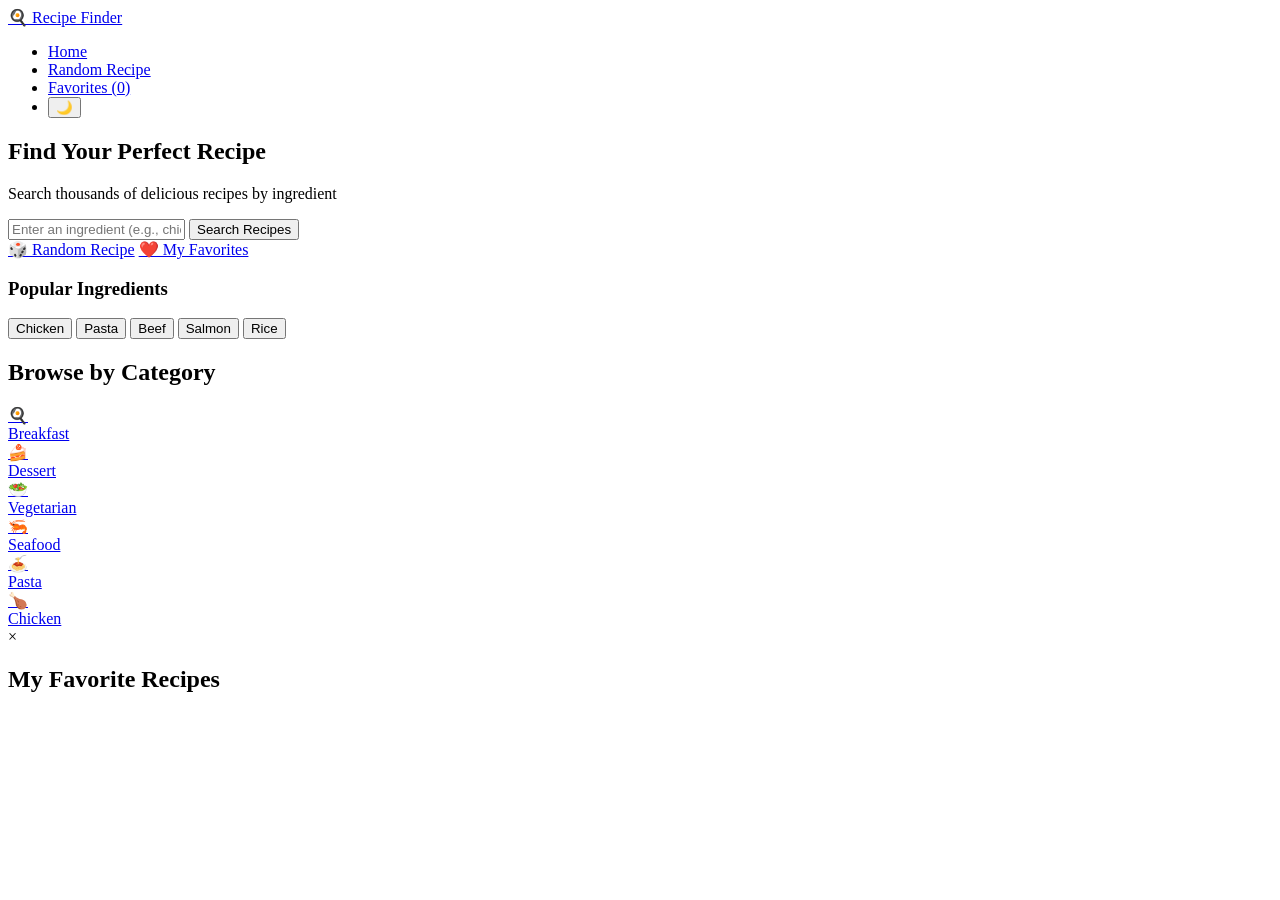
==== templates/index.html @ 613fbf13 "Complete redesign: clean, professional, minimalistic UI" ====
<!DOCTYPE html>
<html lang="en">
<head>
    <meta charset="UTF-8">
    <meta name="viewport" content="width=device-width, initial-scale=1.0">
    <title>Recipe Finder - Discover Delicious Recipes</title>
    <link rel="icon" href="data:image/svg+xml,<svg xmlns=%22http://www.w3.org/2000/svg%22 viewBox=%220 0 100 100%22><text y=%22.9em%22 font-size=%2290%22>🍳</text></svg>">
    <link rel="stylesheet" href="/static/style.css">
</head>
<body>
    <!-- Navigation Bar -->
    <nav class="navbar">
        <div class="nav-container">
            <a href="/" class="logo">
                <span class="logo-icon">🍳</span>
                <span>Recipe Finder</span>
            </a>
            <ul class="nav-links">
                <li><a href="/">Home</a></li>
                <li><a href="/random">Random Recipe</a></li>
                <li><a href="#" onclick="showFavorites(); return false;">Favorites (<span id="favCount">0</span>)</a></li>
                <li><button class="theme-toggle" onclick="toggleTheme()" aria-label="Toggle theme"><span class="theme-icon">🌙</span></button></li>
            </ul>
        </div>
    </nav>

    <!-- Hero Section -->
    <section class="hero">
        <h1>Find Your Perfect Recipe</h1>
        <p>Search thousands of delicious recipes by ingredient</p>
        
        <div class="search-container">
            <form action="/search" method="post" class="search-form" id="searchForm">
                <input 
                    type="text" 
                    name="ingredient" 
                    id="ingredientInput"
                    class="search-input" 
                    placeholder="Enter an ingredient (e.g., chicken, pasta, tomato)" 
                    required
                >
                <button type="submit" class="search-btn" id="searchBtn">Search Recipes</button>
            </form>
        </div>

        <div class="quick-actions">
            <a href="/random" class="quick-btn">🎲 Random Recipe</a>
            <a href="#" onclick="showFavorites(); return false;" class="quick-btn">❤️ My Favorites</a>
        </div>

        <div class="popular-tags">
            <h3>Popular Ingredients</h3>
            <div class="tags">
                <button class="tag" onclick="searchIngredient('chicken')">Chicken</button>
                <button class="tag" onclick="searchIngredient('pasta')">Pasta</button>
                <button class="tag" onclick="searchIngredient('beef')">Beef</button>
                <button class="tag" onclick="searchIngredient('salmon')">Salmon</button>
                <button class="tag" onclick="searchIngredient('rice')">Rice</button>
            </div>
        </div>
    </section>

    <!-- Categories Section -->
    <section class="categories">
        <h2>Browse by Category</h2>
        <div class="category-grid">
            <a href="/category/Breakfast" class="category-card">
                <div class="category-icon">🍳</div>
                <div class="category-name">Breakfast</div>
            </a>
            <a href="/category/Dessert" class="category-card">
                <div class="category-icon">🍰</div>
                <div class="category-name">Dessert</div>
            </a>
            <a href="/category/Vegetarian" class="category-card">
                <div class="category-icon">🥗</div>
                <div class="category-name">Vegetarian</div>
            </a>
            <a href="/category/Seafood" class="category-card">
                <div class="category-icon">🦐</div>
                <div class="category-name">Seafood</div>
            </a>
            <a href="/category/Pasta" class="category-card">
                <div class="category-icon">🍝</div>
                <div class="category-name">Pasta</div>
            </a>
            <a href="/category/Chicken" class="category-card">
                <div class="category-icon">🍗</div>
                <div class="category-name">Chicken</div>
            </a>
        </div>
    </section>

    <!-- Loading Spinner -->
    <div id="loadingSpinner" class="loading-overlay" style="display: none;">
        <div class="spinner"></div>
        <p>Finding delicious recipes...</p>
    </div>

    <!-- Favorites Modal -->
    <div id="favoritesModal" class="modal">
        <div class="modal-content">
            <span class="close" onclick="closeFavorites()">&times;</span>
            <h2>My Favorite Recipes</h2>
            <div id="favoritesList" class="recipe-grid"></div>
        </div>
    </div>

    <script src="/static/script.js"></script>
</body>
</html>
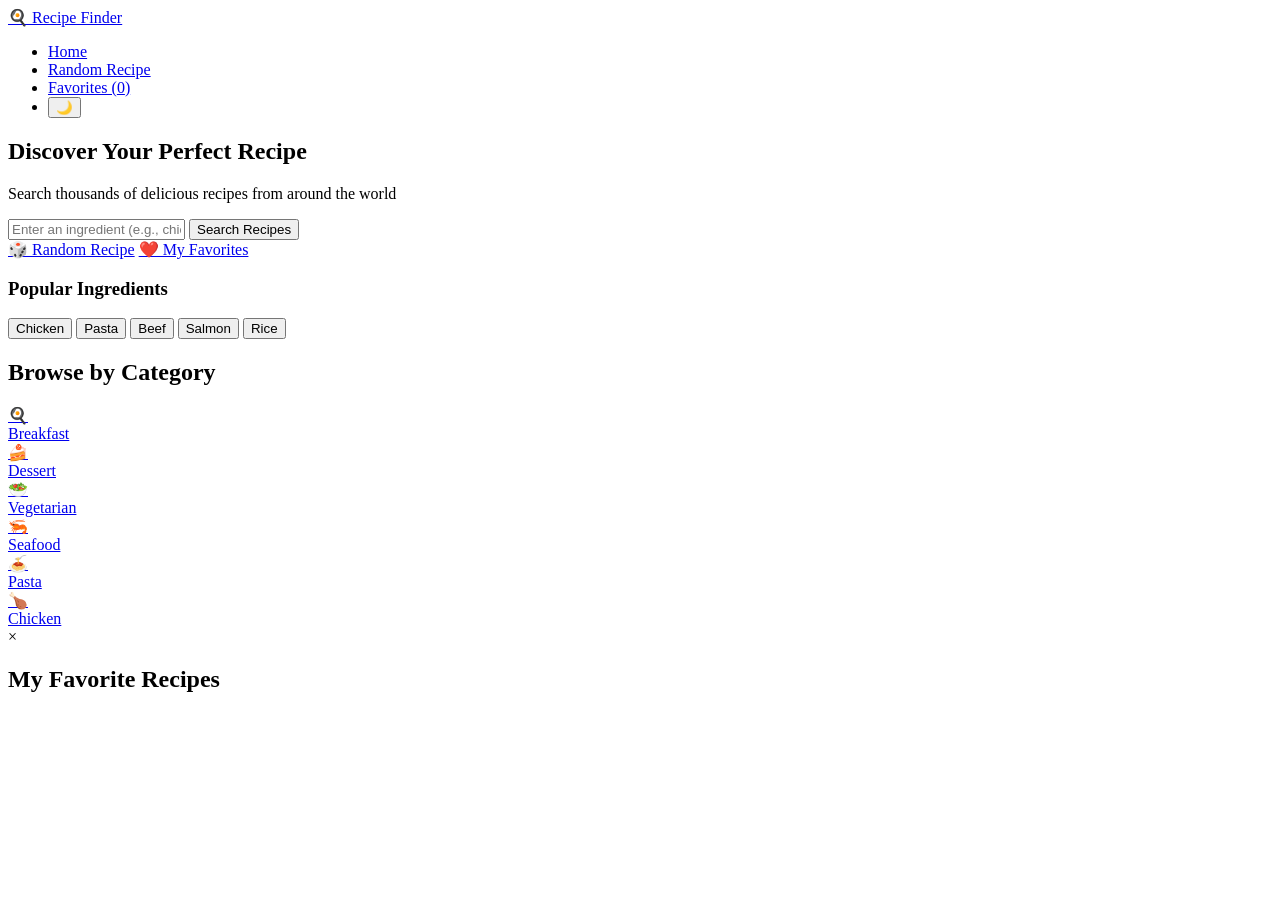
==== commit fe8a9e3e: "Redesign with warm, elegant aesthetic - cream, beige, sage, coral colors" ====
--- a/templates/index.html
+++ b/templates/index.html
@@ -26,8 +26,8 @@
 
     <!-- Hero Section -->
     <section class="hero">
-        <h1>Find Your Perfect Recipe</h1>
-        <p>Search thousands of delicious recipes by ingredient</p>
+        <h1><span class="highlight">Discover</span> Your Perfect Recipe</h1>
+        <p>Search thousands of delicious recipes from around the world</p>
         
         <div class="search-container">
             <form action="/search" method="post" class="search-form" id="searchForm">
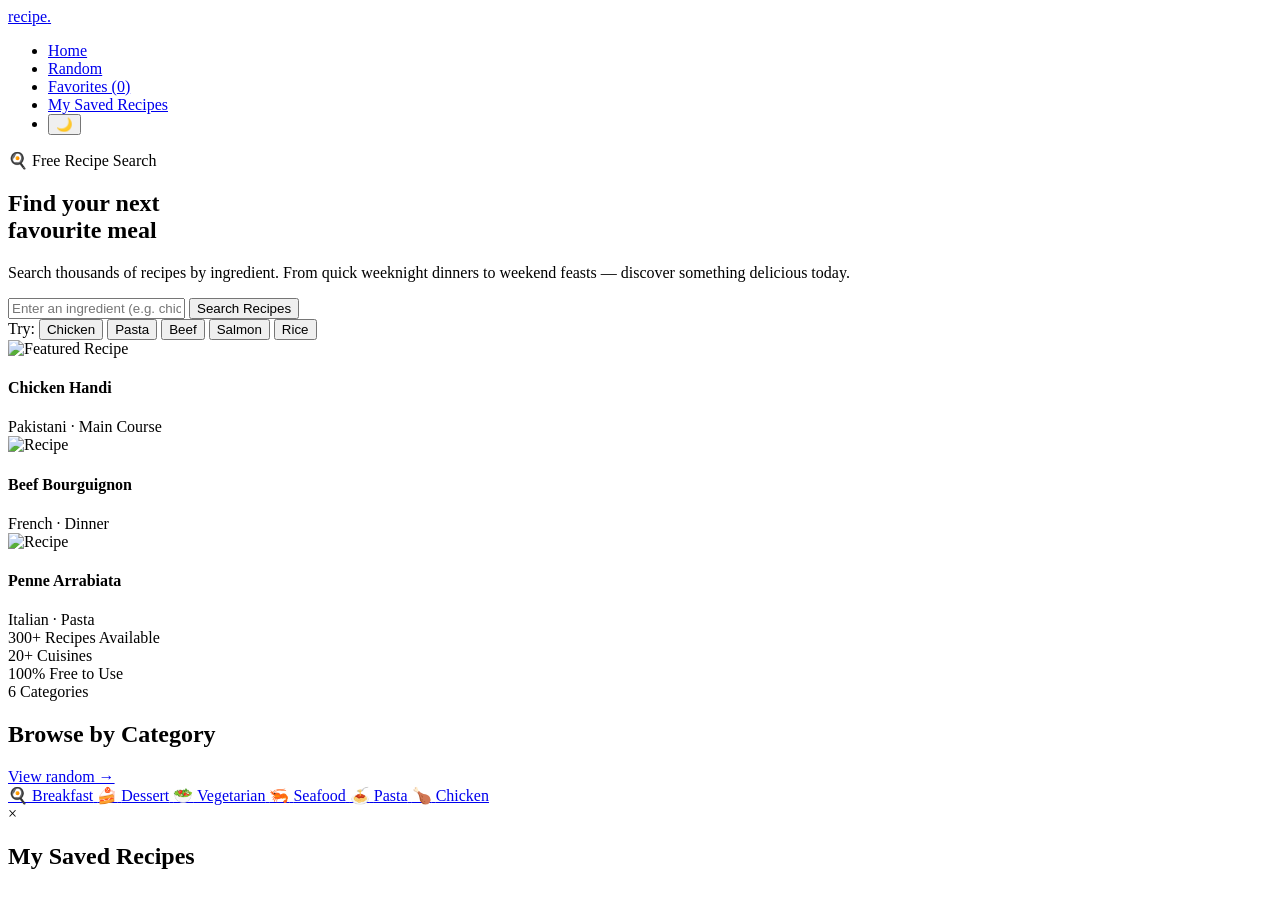
==== commit 432141f5: "Complete redesign: modern layout inspired by HubSpot/health site style" ====
--- a/templates/index.html
+++ b/templates/index.html
@@ -8,49 +8,34 @@
     <link rel="stylesheet" href="/static/style.css">
 </head>
 <body>
-    <!-- Navigation Bar -->
+
     <nav class="navbar">
         <div class="nav-container">
-            <a href="/" class="logo">
-                <span class="logo-icon">🍳</span>
-                <span>Recipe Finder</span>
-            </a>
+            <a href="/" class="logo">recipe<span>.</span></a>
             <ul class="nav-links">
                 <li><a href="/">Home</a></li>
-                <li><a href="/random">Random Recipe</a></li>
+                <li><a href="/random">Random</a></li>
                 <li><a href="#" onclick="showFavorites(); return false;">Favorites (<span id="favCount">0</span>)</a></li>
-                <li><button class="theme-toggle" onclick="toggleTheme()" aria-label="Toggle theme"><span class="theme-icon">🌙</span></button></li>
+                <li><a href="#" onclick="showFavorites(); return false;" class="nav-cta">My Saved Recipes</a></li>
+                <li><button class="theme-toggle" onclick="toggleTheme()"><span class="theme-icon">🌙</span></button></li>
             </ul>
         </div>
     </nav>
 
-    <!-- Hero Section -->
+    <!-- Hero -->
     <section class="hero">
-        <h1><span class="highlight">Discover</span> Your Perfect Recipe</h1>
-        <p>Search thousands of delicious recipes from around the world</p>
-        
-        <div class="search-container">
-            <form action="/search" method="post" class="search-form" id="searchForm">
-                <input 
-                    type="text" 
-                    name="ingredient" 
-                    id="ingredientInput"
-                    class="search-input" 
-                    placeholder="Enter an ingredient (e.g., chicken, pasta, tomato)" 
-                    required
-                >
-                <button type="submit" class="search-btn" id="searchBtn">Search Recipes</button>
+        <div class="hero-left">
+            <span class="hero-eyebrow">🍳 Free Recipe Search</span>
+            <h1>Find your next<br><span class="highlight">favourite meal</span></h1>
+            <p>Search thousands of recipes by ingredient. From quick weeknight dinners to weekend feasts — discover something delicious today.</p>
+
+            <form action="/search" method="post" class="hero-search" id="searchForm">
+                <input type="text" name="ingredient" id="ingredientInput" placeholder="Enter an ingredient (e.g. chicken, pasta...)" required>
+                <button type="submit">Search Recipes</button>
             </form>
-        </div>
 
-        <div class="quick-actions">
-            <a href="/random" class="quick-btn">🎲 Random Recipe</a>
-            <a href="#" onclick="showFavorites(); return false;" class="quick-btn">❤️ My Favorites</a>
-        </div>
-
-        <div class="popular-tags">
-            <h3>Popular Ingredients</h3>
-            <div class="tags">
+            <div class="hero-tags">
+                <span>Try:</span>
                 <button class="tag" onclick="searchIngredient('chicken')">Chicken</button>
                 <button class="tag" onclick="searchIngredient('pasta')">Pasta</button>
                 <button class="tag" onclick="searchIngredient('beef')">Beef</button>
@@ -58,50 +43,97 @@
                 <button class="tag" onclick="searchIngredient('rice')">Rice</button>
             </div>
         </div>
-    </section>
 
-    <!-- Categories Section -->
-    <section class="categories">
-        <h2>Browse by Category</h2>
-        <div class="category-grid">
-            <a href="/category/Breakfast" class="category-card">
-                <div class="category-icon">🍳</div>
-                <div class="category-name">Breakfast</div>
-            </a>
-            <a href="/category/Dessert" class="category-card">
-                <div class="category-icon">🍰</div>
-                <div class="category-name">Dessert</div>
-            </a>
-            <a href="/category/Vegetarian" class="category-card">
-                <div class="category-icon">🥗</div>
-                <div class="category-name">Vegetarian</div>
-            </a>
-            <a href="/category/Seafood" class="category-card">
-                <div class="category-icon">🦐</div>
-                <div class="category-name">Seafood</div>
-            </a>
-            <a href="/category/Pasta" class="category-card">
-                <div class="category-icon">🍝</div>
-                <div class="category-name">Pasta</div>
-            </a>
-            <a href="/category/Chicken" class="category-card">
-                <div class="category-icon">🍗</div>
-                <div class="category-name">Chicken</div>
-            </a>
+        <div class="hero-right">
+            <div class="hero-food-card featured">
+                <img src="https://www.themealdb.com/images/media/meals/llcbn01574260722.jpg" alt="Featured Recipe">
+                <div class="hero-food-card-info">
+                    <h4>Chicken Handi</h4>
+                    <span>Pakistani · Main Course</span>
+                </div>
+            </div>
+            <div class="hero-food-card">
+                <img src="https://www.themealdb.com/images/media/meals/ustsqw1468250014.jpg" alt="Recipe">
+                <div class="hero-food-card-info">
+                    <h4>Beef Bourguignon</h4>
+                    <span>French · Dinner</span>
+                </div>
+            </div>
+            <div class="hero-food-card">
+                <img src="https://www.themealdb.com/images/media/meals/wvpsxx1468256321.jpg" alt="Recipe">
+                <div class="hero-food-card-info">
+                    <h4>Penne Arrabiata</h4>
+                    <span>Italian · Pasta</span>
+                </div>
+            </div>
         </div>
     </section>
 
-    <!-- Loading Spinner -->
+    <!-- Stats Bar -->
+    <div class="stats-bar">
+        <div class="stats-container">
+            <div class="stat-item">
+                <span class="stat-number">300+</span>
+                <span class="stat-label">Recipes Available</span>
+            </div>
+            <div class="stat-item">
+                <span class="stat-number">20+</span>
+                <span class="stat-label">Cuisines</span>
+            </div>
+            <div class="stat-item">
+                <span class="stat-number">100%</span>
+                <span class="stat-label">Free to Use</span>
+            </div>
+            <div class="stat-item">
+                <span class="stat-number">6</span>
+                <span class="stat-label">Categories</span>
+            </div>
+        </div>
+    </div>
+
+    <!-- Categories -->
+    <div class="section">
+        <div class="section-header">
+            <h2>Browse by Category</h2>
+            <a href="/random">View random →</a>
+        </div>
+        <div class="category-grid">
+            <a href="/category/Breakfast" class="category-card">
+                <span class="category-icon">🍳</span>
+                <span class="category-name">Breakfast</span>
+            </a>
+            <a href="/category/Dessert" class="category-card">
+                <span class="category-icon">🍰</span>
+                <span class="category-name">Dessert</span>
+            </a>
+            <a href="/category/Vegetarian" class="category-card">
+                <span class="category-icon">🥗</span>
+                <span class="category-name">Vegetarian</span>
+            </a>
+            <a href="/category/Seafood" class="category-card">
+                <span class="category-icon">🦐</span>
+                <span class="category-name">Seafood</span>
+            </a>
+            <a href="/category/Pasta" class="category-card">
+                <span class="category-icon">🍝</span>
+                <span class="category-name">Pasta</span>
+            </a>
+            <a href="/category/Chicken" class="category-card">
+                <span class="category-icon">🍗</span>
+                <span class="category-name">Chicken</span>
+            </a>
+        </div>
+    </div>
+
     <div id="loadingSpinner" class="loading-overlay" style="display: none;">
         <div class="spinner"></div>
-        <p>Finding delicious recipes...</p>
+        <p>Finding recipes...</p>
     </div>
 
-    <!-- Favorites Modal -->
     <div id="favoritesModal" class="modal">
         <div class="modal-content">
             <span class="close" onclick="closeFavorites()">&times;</span>
-            <h2>My Favorite Recipes</h2>
+            <h2>My Saved Recipes</h2>
             <div id="favoritesList" class="recipe-grid"></div>
         </div>
     </div>
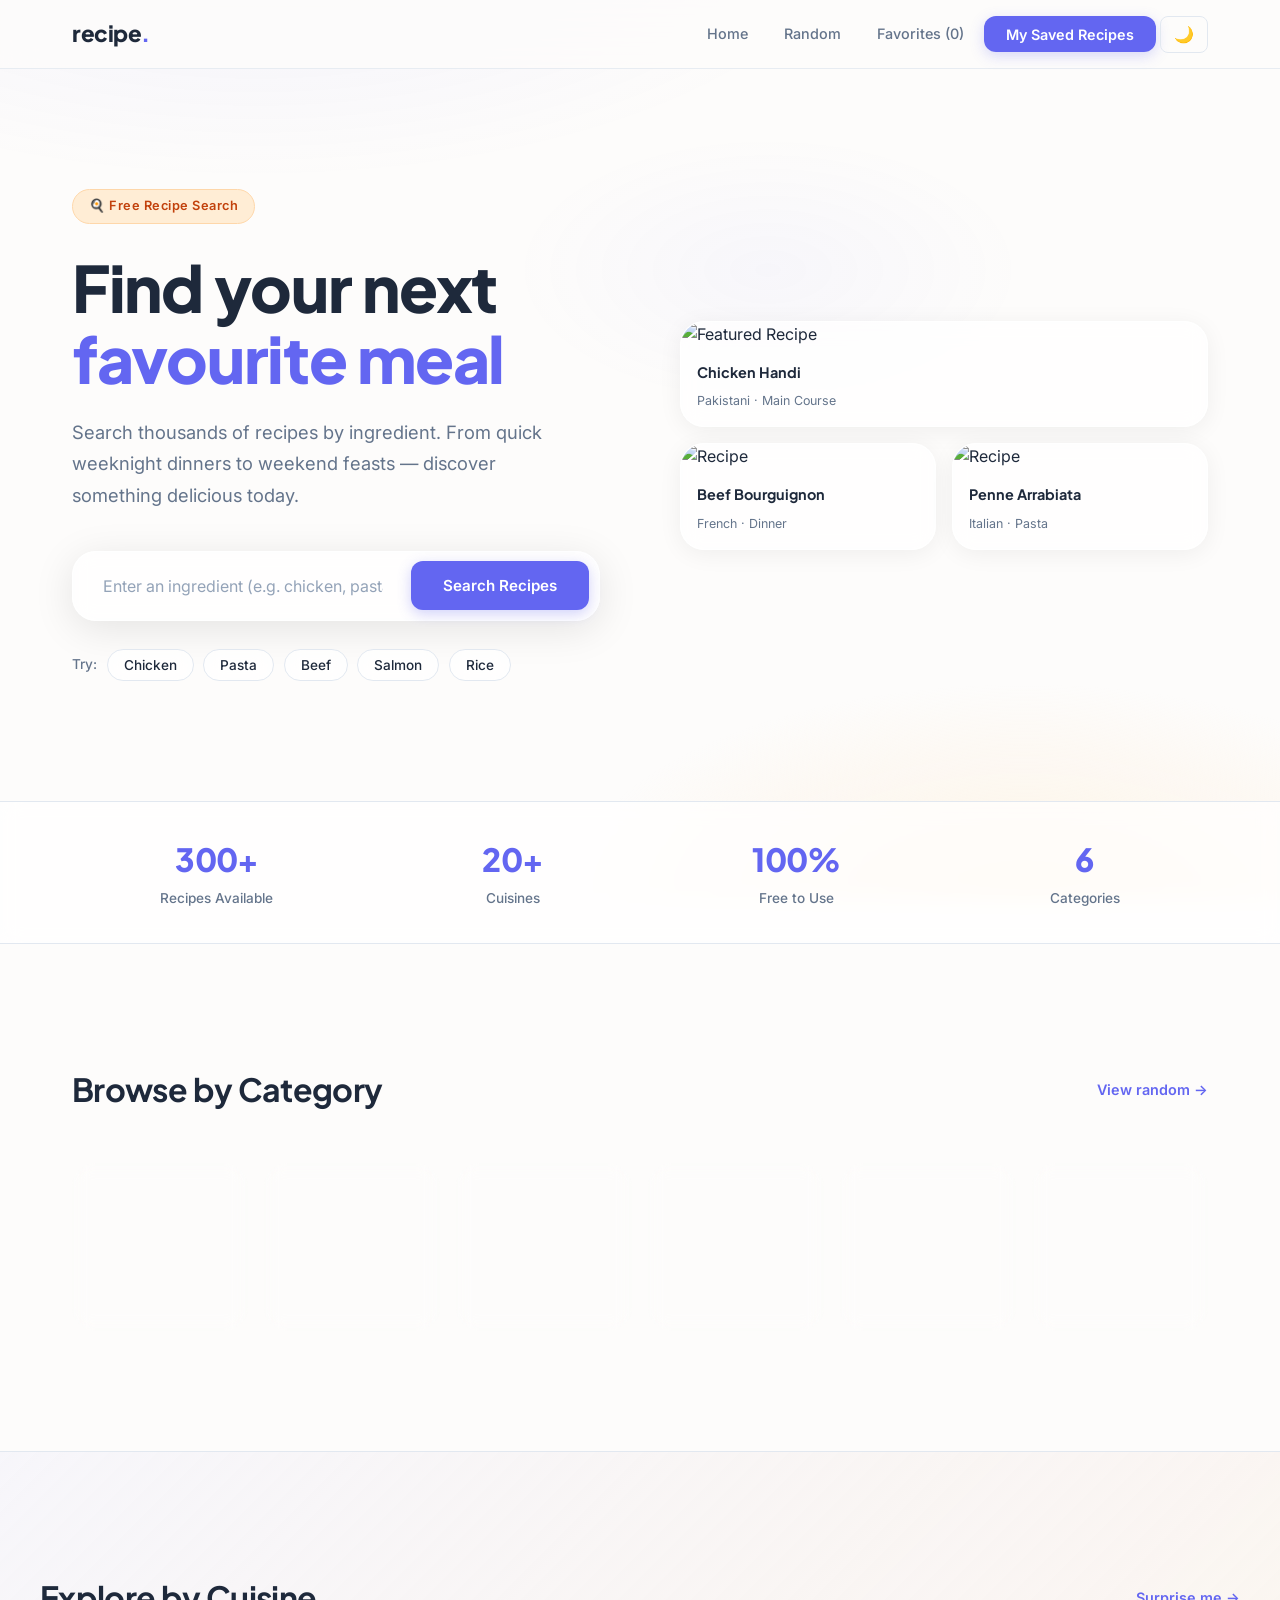
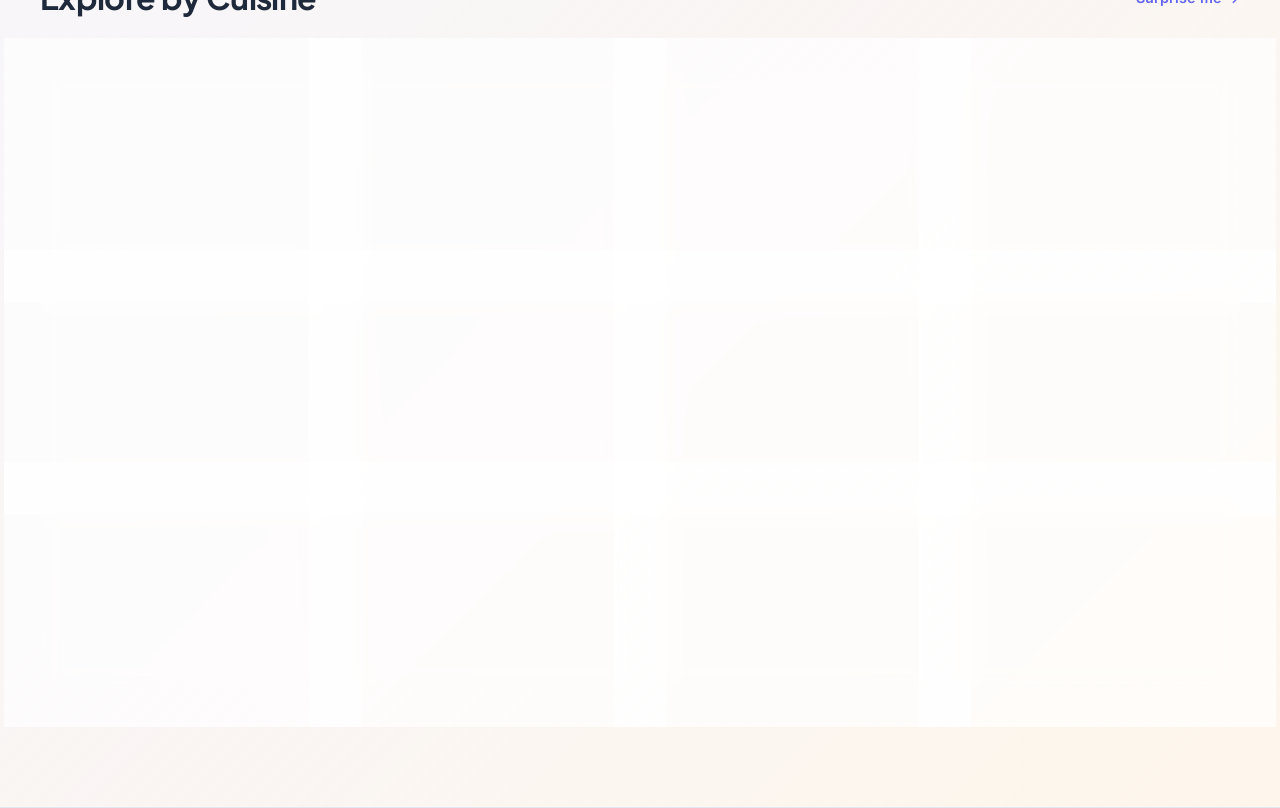
==== commit 9f59cd0c: "Add cuisine section with 12 world cuisines" ====
--- a/templates/index.html
+++ b/templates/index.html
@@ -125,6 +125,78 @@
         </div>
     </div>
 
+    <!-- Cuisines -->
+    <div class="cuisine-section">
+        <div class="cuisine-container">
+            <div class="section-header">
+                <h2>Explore by Cuisine</h2>
+                <a href="/random">Surprise me →</a>
+            </div>
+            <div class="cuisine-grid">
+                <a href="/cuisine/Italian" class="cuisine-card" style="--cuisine-color:#e8734a;">
+                    <span class="cuisine-flag">🇮🇹</span>
+                    <span class="cuisine-name">Italian</span>
+                    <span class="cuisine-desc">Pasta, pizza & more</span>
+                </a>
+                <a href="/cuisine/Japanese" class="cuisine-card" style="--cuisine-color:#6366f1;">
+                    <span class="cuisine-flag">🇯🇵</span>
+                    <span class="cuisine-name">Japanese</span>
+                    <span class="cuisine-desc">Sushi, ramen & more</span>
+                </a>
+                <a href="/cuisine/Mexican" class="cuisine-card" style="--cuisine-color:#f59e0b;">
+                    <span class="cuisine-flag">🇲🇽</span>
+                    <span class="cuisine-name">Mexican</span>
+                    <span class="cuisine-desc">Tacos, burritos & more</span>
+                </a>
+                <a href="/cuisine/Indian" class="cuisine-card" style="--cuisine-color:#10b981;">
+                    <span class="cuisine-flag">🇮🇳</span>
+                    <span class="cuisine-name">Indian</span>
+                    <span class="cuisine-desc">Curries, biryanis & more</span>
+                </a>
+                <a href="/cuisine/French" class="cuisine-card" style="--cuisine-color:#3b82f6;">
+                    <span class="cuisine-flag">🇫🇷</span>
+                    <span class="cuisine-name">French</span>
+                    <span class="cuisine-desc">Croissants, crepes & more</span>
+                </a>
+                <a href="/cuisine/Chinese" class="cuisine-card" style="--cuisine-color:#ef4444;">
+                    <span class="cuisine-flag">🇨🇳</span>
+                    <span class="cuisine-name">Chinese</span>
+                    <span class="cuisine-desc">Dim sum, noodles & more</span>
+                </a>
+                <a href="/cuisine/Greek" class="cuisine-card" style="--cuisine-color:#06b6d4;">
+                    <span class="cuisine-flag">🇬🇷</span>
+                    <span class="cuisine-name">Greek</span>
+                    <span class="cuisine-desc">Gyros, souvlaki & more</span>
+                </a>
+                <a href="/cuisine/American" class="cuisine-card" style="--cuisine-color:#8b5cf6;">
+                    <span class="cuisine-flag">🇺🇸</span>
+                    <span class="cuisine-name">American</span>
+                    <span class="cuisine-desc">BBQ, burgers & more</span>
+                </a>
+                <a href="/cuisine/Thai" class="cuisine-card" style="--cuisine-color:#ec4899;">
+                    <span class="cuisine-flag">🇹🇭</span>
+                    <span class="cuisine-name">Thai</span>
+                    <span class="cuisine-desc">Pad thai, curries & more</span>
+                </a>
+                <a href="/cuisine/British" class="cuisine-card" style="--cuisine-color:#64748b;">
+                    <span class="cuisine-flag">🇬🇧</span>
+                    <span class="cuisine-name">British</span>
+                    <span class="cuisine-desc">Pies, roasts & more</span>
+                </a>
+                <a href="/cuisine/Moroccan" class="cuisine-card" style="--cuisine-color:#d97706;">
+                    <span class="cuisine-flag">🇲🇦</span>
+                    <span class="cuisine-name">Moroccan</span>
+                    <span class="cuisine-desc">Tagines, couscous & more</span>
+                </a>
+                <a href="/cuisine/Turkish" class="cuisine-card" style="--cuisine-color:#dc2626;">
+                    <span class="cuisine-flag">🇹🇷</span>
+                    <span class="cuisine-name">Turkish</span>
+                    <span class="cuisine-desc">Kebabs, baklava & more</span>
+                </a>
+            </div>
+        </div>
+    </div>
+
     <div id="loadingSpinner" class="loading-overlay" style="display: none;">
         <div class="spinner"></div>
         <p>Finding recipes...</p>
--- a/static/style.css
+++ b/static/style.css
@@ -0,0 +1,803 @@
+﻿@import url('https://fonts.googleapis.com/css2?family=Plus+Jakarta+Sans:wght@400;500;600;700;800&family=Inter:wght@300;400;500;600&display=swap');
+
+*{margin:0;padding:0;box-sizing:border-box;}
+
+:root{
+  --primary-action:#6366f1;
+  --primary-hover:#4f46e5;
+  --bg-main:#fdfcfb;
+  --text-main:#1e293b;
+  --text-muted:#64748b;
+  --accent-soft:#ffedd5;
+  --accent-border:#fed7aa;
+  --glass-bg:rgba(255,255,255,0.7);
+  --white:#ffffff;
+  --border:#e2e8f0;
+  --shadow:0 4px 24px rgba(0,0,0,0.06);
+  --shadow-lg:0 8px 40px rgba(0,0,0,0.1);
+  --radius:12px;
+  --radius-lg:24px;
+}
+
+body{
+  font-family:'Inter',sans-serif;
+  background:var(--bg-main);
+  color:var(--text-main);
+  line-height:1.6;
+  overflow-x:hidden;
+}
+
+/* MESH GRADIENT BACKGROUND */
+body::before{
+  content:'';
+  position:fixed;
+  top:0;left:0;
+  width:100%;height:100%;
+  background:
+    radial-gradient(ellipse 80% 50% at 20% -10%, rgba(99,102,241,0.08) 0%, transparent 60%),
+    radial-gradient(ellipse 60% 40% at 80% 100%, rgba(255,237,213,0.6) 0%, transparent 60%),
+    radial-gradient(ellipse 40% 30% at 60% 30%, rgba(99,102,241,0.04) 0%, transparent 50%);
+  pointer-events:none;
+  z-index:0;
+}
+
+body > *{position:relative;z-index:1;}
+
+/* NAVBAR */
+.navbar{
+  background:rgba(253,252,251,0.85);
+  backdrop-filter:blur(16px);
+  -webkit-backdrop-filter:blur(16px);
+  border-bottom:1px solid rgba(226,232,240,0.8);
+  position:sticky;
+  top:0;
+  z-index:1000;
+}
+
+.nav-container{
+  max-width:1200px;
+  margin:0 auto;
+  padding:0 2rem;
+  display:flex;
+  justify-content:space-between;
+  align-items:center;
+  height:68px;
+}
+
+.logo{
+  text-decoration:none;
+  font-family:'Plus Jakarta Sans',sans-serif;
+  font-size:1.4rem;
+  font-weight:800;
+  color:var(--text-main);
+  letter-spacing:-0.02em;
+}
+
+.logo span{color:var(--primary-action);}
+
+.nav-links{
+  display:flex;
+  gap:0.25rem;
+  align-items:center;
+  list-style:none;
+}
+
+.nav-links a{
+  text-decoration:none;
+  color:var(--text-muted);
+  font-weight:500;
+  font-size:0.9rem;
+  padding:0.5rem 1rem;
+  border-radius:8px;
+  transition:all 0.2s;
+}
+
+.nav-links a:hover{color:var(--text-main);background:rgba(99,102,241,0.06);}
+
+.nav-cta{
+  background:var(--primary-action)!important;
+  color:white!important;
+  border-radius:var(--radius)!important;
+  padding:0.6rem 1.4rem!important;
+  font-weight:600!important;
+  box-shadow:0 4px 14px rgba(99,102,241,0.25)!important;
+}
+
+.nav-cta:hover{
+  background:var(--primary-hover)!important;
+  transform:translateY(-1px);
+  box-shadow:0 6px 20px rgba(99,102,241,0.35)!important;
+}
+
+.theme-toggle{
+  background:none;
+  border:1px solid var(--border);
+  color:var(--text-muted);
+  padding:0.5rem 0.8rem;
+  border-radius:8px;
+  cursor:pointer;
+  font-size:1rem;
+  transition:all 0.2s;
+}
+
+.theme-toggle:hover{border-color:var(--primary-action);color:var(--primary-action);}
+
+/* HERO */
+.hero{
+  max-width:1200px;
+  margin:0 auto;
+  padding:120px 2rem;
+  display:grid;
+  grid-template-columns:1fr 1fr;
+  gap:5rem;
+  align-items:center;
+}
+
+.hero-left{max-width:580px;}
+
+.hero-eyebrow{
+  display:inline-flex;
+  align-items:center;
+  gap:0.5rem;
+  background:var(--accent-soft);
+  color:#c2410c;
+  font-size:0.8rem;
+  font-weight:600;
+  padding:0.4rem 1rem;
+  border-radius:20px;
+  margin-bottom:1.75rem;
+  letter-spacing:0.5px;
+  border:1px solid var(--accent-border);
+}
+
+.hero h1{
+  font-family:'Plus Jakarta Sans',sans-serif;
+  font-size:4rem;
+  font-weight:800;
+  color:var(--text-main);
+  line-height:1.1;
+  margin-bottom:1.5rem;
+  letter-spacing:-0.02em;
+}
+
+.hero h1 .highlight{
+  color:var(--primary-action);
+  position:relative;
+}
+
+.hero p{
+  font-size:1.15rem;
+  color:var(--text-muted);
+  margin-bottom:2.5rem;
+  line-height:1.7;
+  max-width:480px;
+}
+
+/* SEARCH BOX */
+.hero-search{
+  background:var(--glass-bg);
+  backdrop-filter:blur(10px);
+  -webkit-backdrop-filter:blur(10px);
+  border-radius:var(--radius-lg);
+  box-shadow:var(--shadow-lg);
+  padding:0.6rem;
+  display:flex;
+  gap:0.5rem;
+  border:1px solid rgba(255,255,255,0.9);
+  margin-bottom:1.75rem;
+}
+
+.hero-search input{
+  flex:1;
+  border:none;
+  outline:none;
+  padding:0.9rem 1.25rem;
+  font-size:1rem;
+  font-family:'Inter',sans-serif;
+  background:transparent;
+  color:var(--text-main);
+}
+
+.hero-search input::placeholder{color:#94a3b8;}
+
+.hero-search button{
+  background:var(--primary-action);
+  color:white;
+  border:none;
+  padding:0.9rem 2rem;
+  border-radius:var(--radius);
+  font-size:0.95rem;
+  font-weight:600;
+  cursor:pointer;
+  transition:all 0.25s;
+  font-family:'Inter',sans-serif;
+  white-space:nowrap;
+  box-shadow:0 4px 14px rgba(99,102,241,0.3);
+}
+
+.hero-search button:hover{
+  background:var(--primary-hover);
+  transform:translateY(-2px);
+  box-shadow:0 6px 20px rgba(99,102,241,0.4);
+}
+
+.hero-tags{
+  display:flex;
+  gap:0.6rem;
+  flex-wrap:wrap;
+  align-items:center;
+}
+
+.hero-tags span{font-size:0.85rem;color:var(--text-muted);font-weight:500;}
+
+.tag{
+  padding:0.45rem 1rem;
+  background:var(--glass-bg);
+  backdrop-filter:blur(10px);
+  border:1px solid var(--border);
+  border-radius:20px;
+  cursor:pointer;
+  font-size:0.85rem;
+  font-family:'Inter',sans-serif;
+  color:var(--text-main);
+  transition:all 0.2s;
+  font-weight:500;
+}
+
+.tag:hover{
+  background:var(--primary-action);
+  color:white;
+  border-color:var(--primary-action);
+  transform:translateY(-1px);
+}
+
+/* HERO RIGHT CARDS */
+.hero-right{
+  display:grid;
+  grid-template-columns:1fr 1fr;
+  gap:1rem;
+}
+
+.hero-food-card{
+  background:var(--glass-bg);
+  backdrop-filter:blur(10px);
+  -webkit-backdrop-filter:blur(10px);
+  border-radius:var(--radius-lg);
+  overflow:hidden;
+  box-shadow:var(--shadow);
+  border:1px solid rgba(255,255,255,0.9);
+  transition:all 0.3s;
+}
+
+.hero-food-card:hover{
+  transform:translateY(-6px);
+  box-shadow:var(--shadow-lg);
+}
+
+.hero-food-card img{width:100%;height:150px;object-fit:cover;}
+
+.hero-food-card-info{padding:0.85rem 1rem;}
+.hero-food-card-info h4{font-size:0.9rem;font-weight:700;color:var(--text-main);margin-bottom:0.2rem;font-family:'Plus Jakarta Sans',sans-serif;}
+.hero-food-card-info span{font-size:0.78rem;color:var(--text-muted);}
+.hero-food-card.featured{grid-column:span 2;}
+.hero-food-card.featured img{height:190px;}
+
+/* STATS BAR */
+.stats-bar{
+  background:var(--glass-bg);
+  backdrop-filter:blur(10px);
+  border-top:1px solid var(--border);
+  border-bottom:1px solid var(--border);
+  padding:2rem 0;
+}
+
+.stats-container{
+  max-width:1200px;
+  margin:0 auto;
+  padding:0 2rem;
+  display:flex;
+  justify-content:space-around;
+  align-items:center;
+  gap:2rem;
+}
+
+.stat-item{text-align:center;}
+.stat-number{font-size:2rem;font-weight:800;color:var(--primary-action);display:block;font-family:'Plus Jakarta Sans',sans-serif;letter-spacing:-0.02em;}
+.stat-label{font-size:0.85rem;color:var(--text-muted);font-weight:500;}
+
+/* SECTIONS */
+.section{max-width:1200px;margin:0 auto;padding:120px 2rem;}
+
+.section-header{
+  display:flex;
+  justify-content:space-between;
+  align-items:center;
+  margin-bottom:3rem;
+}
+
+.section-header h2{
+  font-family:'Plus Jakarta Sans',sans-serif;
+  font-size:2rem;
+  font-weight:700;
+  color:var(--text-main);
+  letter-spacing:-0.02em;
+}
+
+.section-header a{color:var(--primary-action);text-decoration:none;font-weight:600;font-size:0.9rem;}
+.section-header a:hover{text-decoration:underline;}
+
+/* CATEGORY GRID */
+.category-grid{display:grid;grid-template-columns:repeat(6,1fr);gap:1rem;}
+
+.category-card{
+  background:var(--glass-bg);
+  backdrop-filter:blur(10px);
+  -webkit-backdrop-filter:blur(10px);
+  padding:2rem 1rem;
+  border-radius:var(--radius-lg);
+  text-align:center;
+  text-decoration:none;
+  color:var(--text-main);
+  transition:all 0.25s;
+  box-shadow:var(--shadow);
+  border:1px solid rgba(255,255,255,0.9);
+}
+
+.category-card:hover{
+  transform:translateY(-6px);
+  box-shadow:var(--shadow-lg);
+  border-color:rgba(99,102,241,0.3);
+  background:white;
+}
+
+.category-icon{font-size:2.5rem;margin-bottom:0.75rem;display:block;}
+.category-name{font-size:0.85rem;font-weight:600;color:var(--text-main);}
+
+/* RESULTS PAGE */
+.page-container{max-width:1200px;margin:0 auto;padding:80px 2rem;}
+
+.page-header{margin-bottom:3rem;}
+
+.page-header h1{
+  font-family:'Plus Jakarta Sans',sans-serif;
+  font-size:2.5rem;
+  font-weight:700;
+  color:var(--text-main);
+  letter-spacing:-0.02em;
+  margin-bottom:0.5rem;
+}
+
+.page-header p{color:var(--text-muted);font-size:1rem;}
+
+/* RECIPE GRID */
+.recipe-grid{display:grid;grid-template-columns:repeat(auto-fill,minmax(290px,1fr));gap:1.5rem;margin-bottom:3rem;}
+
+.recipe-card{
+  background:var(--glass-bg);
+  backdrop-filter:blur(10px);
+  -webkit-backdrop-filter:blur(10px);
+  border-radius:var(--radius-lg);
+  overflow:hidden;
+  box-shadow:var(--shadow);
+  transition:all 0.3s;
+  position:relative;
+  border:1px solid rgba(255,255,255,0.9);
+}
+
+.recipe-card:hover{
+  transform:translateY(-8px);
+  box-shadow:var(--shadow-lg);
+}
+
+.recipe-card img{width:100%;height:220px;object-fit:cover;}
+.recipe-content{padding:1.5rem;}
+
+.recipe-title{
+  font-family:'Plus Jakarta Sans',sans-serif;
+  font-size:1.05rem;
+  font-weight:700;
+  color:var(--text-main);
+  margin-bottom:1rem;
+  line-height:1.4;
+  letter-spacing:-0.01em;
+}
+
+.recipe-btn{
+  display:block;
+  width:100%;
+  padding:0.75rem;
+  background:var(--primary-action);
+  color:white;
+  text-align:center;
+  text-decoration:none;
+  border-radius:var(--radius);
+  font-weight:600;
+  font-size:0.9rem;
+  transition:all 0.25s;
+  box-shadow:0 4px 14px rgba(99,102,241,0.2);
+}
+
+.recipe-btn:hover{
+  background:var(--primary-hover);
+  transform:translateY(-2px);
+  box-shadow:0 6px 20px rgba(99,102,241,0.35);
+}
+
+.favorite-btn{
+  position:absolute;
+  top:0.85rem;
+  right:0.85rem;
+  background:var(--glass-bg);
+  backdrop-filter:blur(10px);
+  border:1px solid rgba(255,255,255,0.9);
+  width:40px;height:40px;
+  border-radius:50%;
+  cursor:pointer;
+  font-size:1.3rem;
+  display:flex;align-items:center;justify-content:center;
+  box-shadow:0 2px 8px rgba(0,0,0,0.12);
+  transition:all 0.2s;
+}
+
+.favorite-btn:hover{transform:scale(1.1);}
+.heart.favorited{color:var(--primary-action);}
+
+/* RECIPE DETAIL */
+.recipe-detail-container{max-width:900px;margin:0 auto;padding:80px 2rem;}
+
+.recipe-detail-header{margin-bottom:2rem;}
+
+.recipe-detail-header h1{
+  font-family:'Plus Jakarta Sans',sans-serif;
+  font-size:2.8rem;
+  font-weight:700;
+  color:var(--text-main);
+  letter-spacing:-0.02em;
+  margin-bottom:1rem;
+  line-height:1.2;
+}
+
+.recipe-meta{display:flex;gap:0.75rem;flex-wrap:wrap;margin-bottom:1.5rem;}
+
+.badge{
+  padding:0.4rem 1rem;
+  background:var(--accent-soft);
+  color:#c2410c;
+  border-radius:20px;
+  font-size:0.82rem;
+  font-weight:600;
+  border:1px solid var(--accent-border);
+}
+
+.recipe-detail-img{
+  width:100%;
+  max-height:480px;
+  object-fit:cover;
+  border-radius:var(--radius-lg);
+  margin-bottom:2rem;
+  box-shadow:var(--shadow-lg);
+}
+
+.recipe-section{
+  background:var(--glass-bg);
+  backdrop-filter:blur(10px);
+  -webkit-backdrop-filter:blur(10px);
+  padding:2.5rem;
+  border-radius:var(--radius-lg);
+  margin-bottom:1.5rem;
+  box-shadow:var(--shadow);
+  border:1px solid rgba(255,255,255,0.9);
+}
+
+.recipe-section h2{
+  font-family:'Plus Jakarta Sans',sans-serif;
+  font-size:1.4rem;
+  font-weight:700;
+  color:var(--text-main);
+  margin-bottom:1.5rem;
+  padding-bottom:0.75rem;
+  border-bottom:2px solid var(--primary-action);
+  letter-spacing:-0.01em;
+}
+
+.ingredients-list{list-style:none;}
+
+.ingredients-list li{
+  padding:0.8rem 1rem;
+  margin-bottom:0.5rem;
+  background:rgba(99,102,241,0.04);
+  border-left:3px solid var(--primary-action);
+  border-radius:6px;
+  font-size:0.95rem;
+  transition:all 0.2s;
+}
+
+.ingredients-list li:hover{background:rgba(99,102,241,0.08);transform:translateX(4px);}
+
+.instructions{line-height:1.9;color:var(--text-muted);font-size:1rem;}
+
+/* BUTTONS */
+.action-buttons{display:flex;gap:1rem;flex-wrap:wrap;margin:2rem 0;}
+
+.btn{
+  padding:0.8rem 1.75rem;
+  border:none;
+  border-radius:var(--radius);
+  font-weight:600;
+  cursor:pointer;
+  transition:all 0.25s;
+  text-decoration:none;
+  display:inline-block;
+  font-family:'Inter',sans-serif;
+  font-size:0.95rem;
+}
+
+.btn-primary{
+  background:var(--primary-action);
+  color:white;
+  box-shadow:0 4px 14px rgba(99,102,241,0.25);
+}
+
+.btn-primary:hover{
+  background:var(--primary-hover);
+  transform:translateY(-2px);
+  box-shadow:0 6px 20px rgba(99,102,241,0.4);
+}
+
+.btn-secondary{
+  background:var(--text-main);
+  color:white;
+  box-shadow:0 4px 14px rgba(30,41,59,0.15);
+}
+
+.btn-secondary:hover{background:#0f172a;transform:translateY(-2px);}
+
+.btn-outline{
+  background:var(--glass-bg);
+  backdrop-filter:blur(10px);
+  color:var(--text-main);
+  border:1px solid var(--border);
+}
+
+.btn-outline:hover{border-color:var(--primary-action);color:var(--primary-action);}
+
+/* LOADING */
+.loading-overlay{
+  position:fixed;top:0;left:0;width:100%;height:100%;
+  background:rgba(253,252,251,0.92);
+  backdrop-filter:blur(8px);
+  display:flex;flex-direction:column;
+  justify-content:center;align-items:center;z-index:9999;
+}
+
+.spinner{
+  border:3px solid var(--border);
+  border-top:3px solid var(--primary-action);
+  border-radius:50%;width:44px;height:44px;
+  animation:spin 0.8s linear infinite;
+}
+
+@keyframes spin{0%{transform:rotate(0deg);}100%{transform:rotate(360deg);}}
+.loading-overlay p{color:var(--text-muted);margin-top:1rem;font-size:1rem;}
+
+/* ERROR */
+.error-message{
+  text-align:center;padding:4rem 2rem;
+  background:var(--glass-bg);
+  backdrop-filter:blur(10px);
+  border-radius:var(--radius-lg);
+  box-shadow:var(--shadow);
+  border:1px solid rgba(255,255,255,0.9);
+  max-width:500px;margin:2rem auto;
+}
+
+.error-icon{font-size:3.5rem;margin-bottom:1rem;}
+.error-message h2{font-family:'Plus Jakarta Sans',sans-serif;font-size:1.5rem;color:var(--text-main);margin-bottom:0.75rem;font-weight:700;}
+.error-message p{color:var(--text-muted);margin-bottom:1.5rem;}
+
+/* MODAL */
+.modal{display:none;position:fixed;z-index:1000;left:0;top:0;width:100%;height:100%;background:rgba(15,23,42,0.6);backdrop-filter:blur(4px);}
+
+.modal-content{
+  background:white;
+  margin:4% auto;padding:2.5rem;
+  border-radius:var(--radius-lg);
+  width:90%;max-width:1000px;
+  max-height:80vh;overflow-y:auto;
+  box-shadow:0 24px 80px rgba(0,0,0,0.2);
+}
+
+.modal-content h2{font-family:'Plus Jakarta Sans',sans-serif;font-size:1.5rem;font-weight:700;color:var(--text-main);margin-bottom:1.5rem;}
+.close{float:right;font-size:1.8rem;font-weight:300;cursor:pointer;color:var(--text-muted);line-height:1;}
+.close:hover{color:var(--text-main);}
+
+/* NOTIFICATION */
+.notification{
+  position:fixed;bottom:2rem;right:2rem;
+  padding:0.9rem 1.5rem;
+  background:var(--text-main);color:white;
+  border-radius:var(--radius);
+  box-shadow:0 8px 24px rgba(0,0,0,0.2);
+  z-index:2000;opacity:0;transform:translateY(16px);
+  transition:all 0.3s;font-size:0.9rem;font-weight:500;
+}
+
+.notification.show{opacity:1;transform:translateY(0);}
+.notification.add{background:#166534;}
+.notification.remove{background:var(--primary-action);}
+
+/* SHARE MODAL */
+.share-modal{display:none;position:fixed;z-index:1001;left:0;top:0;width:100%;height:100%;background:rgba(15,23,42,0.6);backdrop-filter:blur(4px);}
+.share-modal-content{background:white;margin:15% auto;padding:2.5rem;border-radius:var(--radius-lg);width:90%;max-width:480px;box-shadow:0 24px 80px rgba(0,0,0,0.2);}
+.share-modal-content h3{font-family:'Plus Jakarta Sans',sans-serif;font-size:1.3rem;font-weight:700;color:var(--text-main);margin-bottom:1.5rem;}
+.share-buttons{display:flex;flex-direction:column;gap:0.75rem;}
+.share-btn{display:flex;align-items:center;gap:1rem;padding:0.9rem 1.5rem;border:none;border-radius:var(--radius);font-size:0.95rem;font-weight:600;cursor:pointer;transition:all 0.2s;text-decoration:none;color:white;font-family:'Inter',sans-serif;}
+.share-btn:hover{transform:translateY(-2px);}
+.share-btn-twitter{background:#1da1f2;}
+.share-btn-facebook{background:#4267B2;}
+.share-btn-whatsapp{background:#25D366;}
+.share-btn-copy{background:var(--text-main);}
+.share-btn-icon{font-size:1.3rem;}
+
+/* DARK MODE */
+body.dark-mode{
+  --bg-main:#0f172a;
+  --glass-bg:rgba(30,41,59,0.7);
+  --text-main:#f1f5f9;
+  --text-muted:#94a3b8;
+  --border:#334155;
+  --white:#1e293b;
+}
+
+body.dark-mode::before{
+  background:
+    radial-gradient(ellipse 80% 50% at 20% -10%, rgba(99,102,241,0.15) 0%, transparent 60%),
+    radial-gradient(ellipse 60% 40% at 80% 100%, rgba(99,102,241,0.08) 0%, transparent 60%);
+}
+
+body.dark-mode .navbar{background:rgba(15,23,42,0.9);border-color:#334155;}
+body.dark-mode .modal-content{background:#1e293b;}
+body.dark-mode .share-modal-content{background:#1e293b;}
+body.dark-mode .recipe-section{background:rgba(30,41,59,0.7);}
+
+/* RESPONSIVE */
+@media(max-width:1024px){
+  .hero{grid-template-columns:1fr;padding:80px 2rem;gap:3rem;}
+  .hero-right{display:none;}
+  .hero h1{font-size:3rem;}
+  .category-grid{grid-template-columns:repeat(3,1fr);}
+}
+
+@media(max-width:600px){
+  .hero h1{font-size:2.2rem;}
+  .category-grid{grid-template-columns:repeat(2,1fr);}
+  .recipe-grid{grid-template-columns:1fr;}
+  .action-buttons{flex-direction:column;}
+  .stats-container{flex-wrap:wrap;gap:1.5rem;}
+  .section{padding:60px 1.5rem;}
+  .page-container{padding:40px 1.5rem;}
+}
+
+@media print{.navbar,.action-buttons,.favorite-btn{display:none!important;}body{background:white;}}
+
+/* FIX: Ensure btn-secondary always has visible text */
+.btn-secondary{background:var(--primary-action);color:#ffffff!important;}
+.btn-secondary:hover{background:var(--primary-hover);transform:translateY(-2px);color:#ffffff!important;}
+
+/* FINAL FIX: btn-secondary always visible */
+.btn-secondary,
+body.dark-mode .btn-secondary{
+  background:var(--primary-action)!important;
+  color:#ffffff!important;
+  box-shadow:0 4px 14px rgba(99,102,241,0.25)!important;
+}
+.btn-secondary:hover,
+body.dark-mode .btn-secondary:hover{
+  background:var(--primary-hover)!important;
+  color:#ffffff!important;
+  transform:translateY(-2px);
+  box-shadow:0 6px 20px rgba(99,102,241,0.4)!important;
+}
+
+/* OVERRIDE: btn-secondary = white outlined button */
+.btn-secondary,
+body.dark-mode .btn-secondary {
+  background: #ffffff !important;
+  color: var(--text-main) !important;
+  border: 1px solid var(--border) !important;
+  box-shadow: var(--shadow) !important;
+}
+.btn-secondary:hover,
+body.dark-mode .btn-secondary:hover {
+  background: #ffffff !important;
+  color: var(--primary-action) !important;
+  border-color: var(--primary-action) !important;
+  transform: translateY(-2px) !important;
+  box-shadow: var(--shadow-lg) !important;
+}
+
+/* CUISINE SECTION */
+.cuisine-section {
+  background: linear-gradient(135deg, rgba(99,102,241,0.04) 0%, rgba(255,237,213,0.4) 100%);
+  border-top: 1px solid var(--border);
+  border-bottom: 1px solid var(--border);
+  padding: 120px 2rem;
+}
+
+.cuisine-container {
+  max-width: 1200px;
+  margin: 0 auto;
+}
+
+.cuisine-grid {
+  display: grid;
+  grid-template-columns: repeat(4, 1fr);
+  gap: 1.25rem;
+}
+
+.cuisine-card {
+  background: var(--glass-bg);
+  backdrop-filter: blur(10px);
+  -webkit-backdrop-filter: blur(10px);
+  border: 1px solid rgba(255,255,255,0.9);
+  border-radius: var(--radius-lg);
+  padding: 1.75rem 1.5rem;
+  text-decoration: none;
+  display: flex;
+  flex-direction: column;
+  gap: 0.4rem;
+  transition: all 0.25s;
+  box-shadow: var(--shadow);
+  position: relative;
+  overflow: hidden;
+}
+
+.cuisine-card::before {
+  content: '';
+  position: absolute;
+  top: 0; left: 0;
+  width: 4px;
+  height: 100%;
+  background: var(--cuisine-color, var(--primary-action));
+  border-radius: 4px 0 0 4px;
+  transition: width 0.25s;
+}
+
+.cuisine-card:hover {
+  transform: translateY(-6px);
+  box-shadow: var(--shadow-lg);
+  border-color: var(--cuisine-color, var(--primary-action));
+}
+
+.cuisine-card:hover::before {
+  width: 6px;
+}
+
+.cuisine-flag {
+  font-size: 2.5rem;
+  margin-bottom: 0.5rem;
+  display: block;
+}
+
+.cuisine-name {
+  font-family: 'Plus Jakarta Sans', sans-serif;
+  font-size: 1.1rem;
+  font-weight: 700;
+  color: var(--text-main);
+  letter-spacing: -0.01em;
+}
+
+.cuisine-desc {
+  font-size: 0.82rem;
+  color: var(--text-muted);
+  font-weight: 400;
+}
+
+@media (max-width: 1024px) {
+  .cuisine-grid { grid-template-columns: repeat(3, 1fr); }
+}
+
+@media (max-width: 600px) {
+  .cuisine-grid { grid-template-columns: repeat(2, 1fr); }
+  .cuisine-section { padding: 60px 1.5rem; }
+}
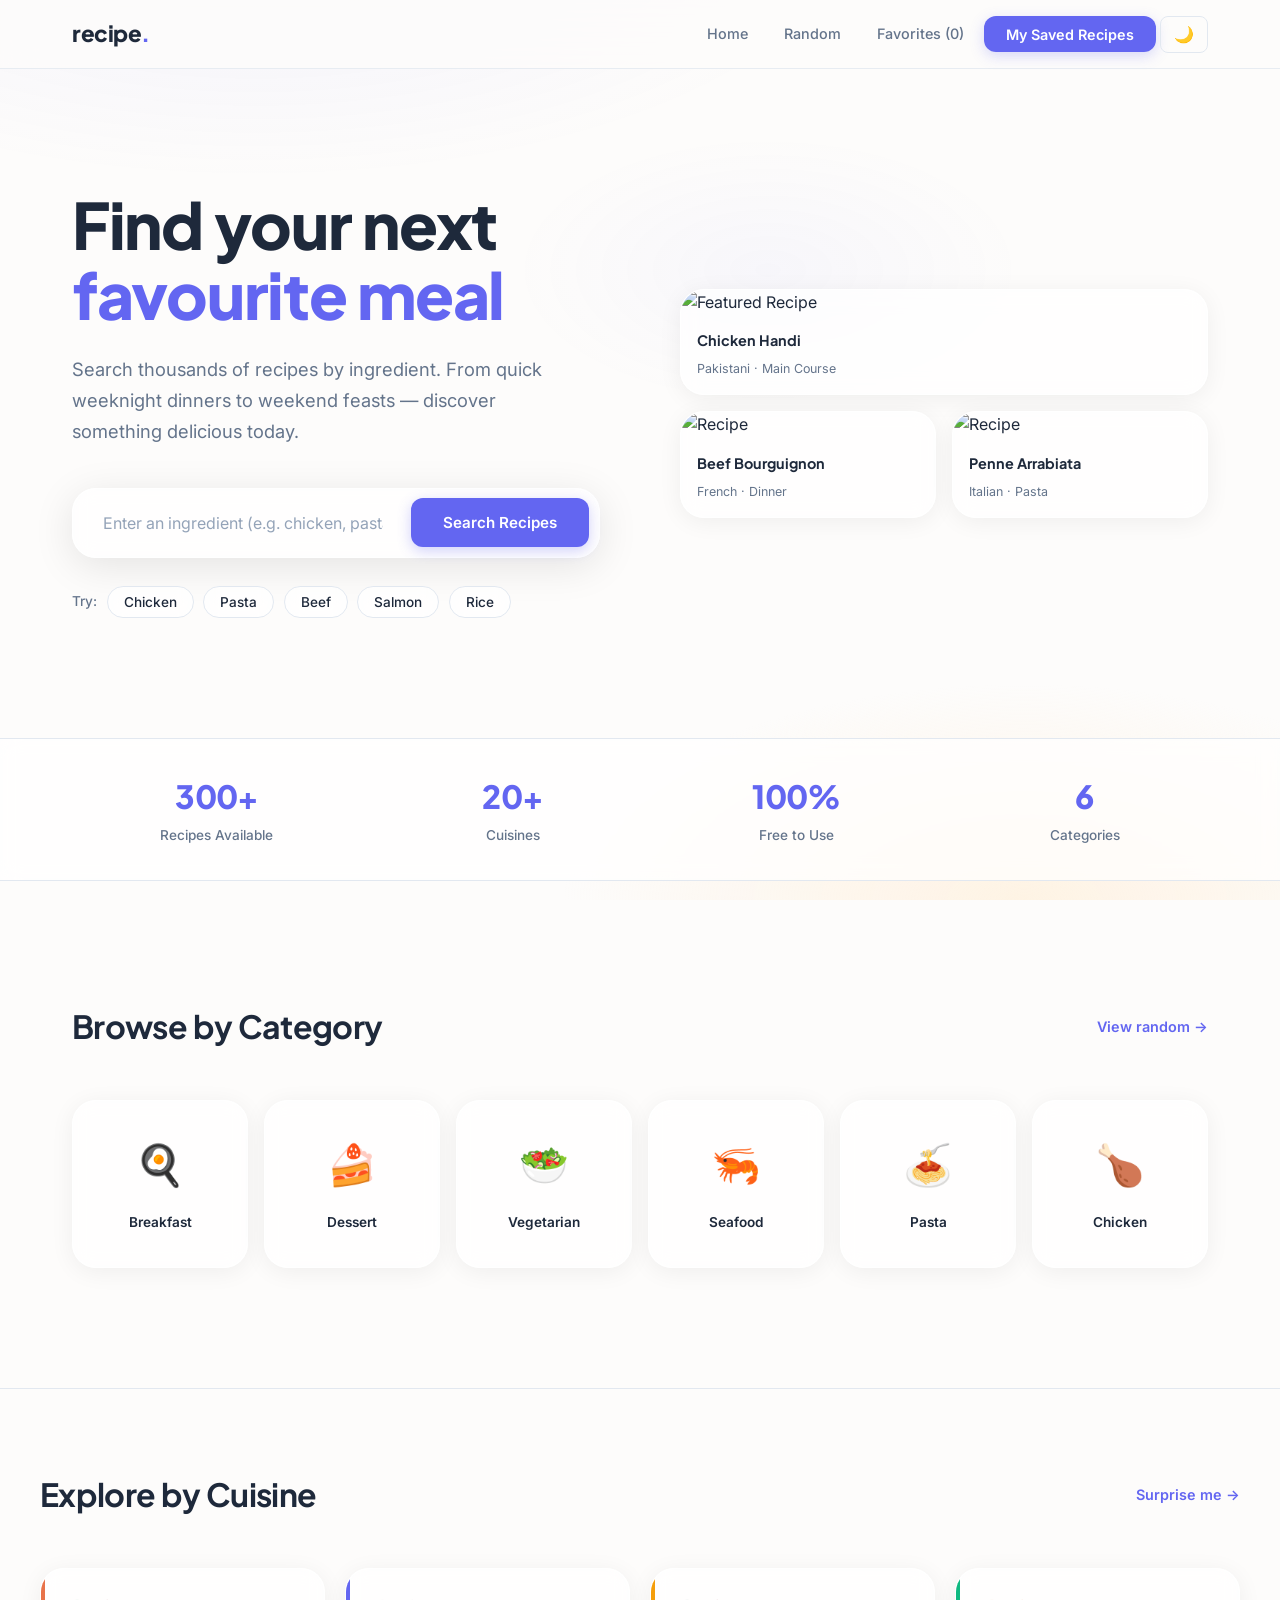
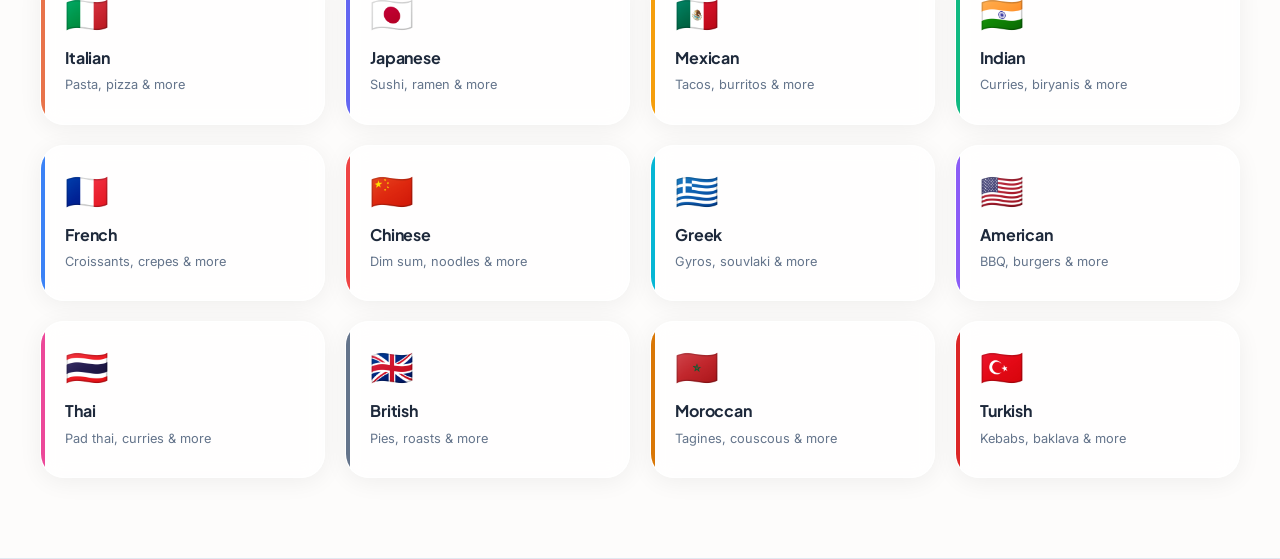
==== commit 821073a6: "Fix cuisine grid layout, remove free recipe search badge" ====
--- a/templates/index.html
+++ b/templates/index.html
@@ -25,7 +25,7 @@
     <!-- Hero -->
     <section class="hero">
         <div class="hero-left">
-            <span class="hero-eyebrow">🍳 Free Recipe Search</span>
+
             <h1>Find your next<br><span class="highlight">favourite meal</span></h1>
             <p>Search thousands of recipes by ingredient. From quick weeknight dinners to weekend feasts — discover something delicious today.</p>
 
--- a/static/style.css
+++ b/static/style.css
@@ -801,3 +801,85 @@
   .cuisine-grid { grid-template-columns: repeat(2, 1fr); }
   .cuisine-section { padding: 60px 1.5rem; }
 }
+
+/* ===== CUISINE SECTION OVERRIDE ===== */
+.cuisine-section {
+  padding: 80px 2rem;
+  background: var(--bg-main);
+  border-top: 1px solid var(--border);
+}
+
+.cuisine-container {
+  max-width: 1200px;
+  margin: 0 auto;
+}
+
+.cuisine-grid {
+  display: grid !important;
+  grid-template-columns: repeat(4, 1fr) !important;
+  gap: 1.25rem !important;
+  list-style: none !important;
+}
+
+.cuisine-card {
+  display: flex !important;
+  flex-direction: column !important;
+  gap: 0.3rem !important;
+  padding: 1.75rem 1.5rem !important;
+  background: var(--glass-bg) !important;
+  backdrop-filter: blur(10px) !important;
+  -webkit-backdrop-filter: blur(10px) !important;
+  border: 1px solid rgba(255,255,255,0.9) !important;
+  border-radius: var(--radius-lg) !important;
+  text-decoration: none !important;
+  box-shadow: var(--shadow) !important;
+  transition: all 0.25s !important;
+  position: relative !important;
+  overflow: hidden !important;
+}
+
+.cuisine-card::before {
+  content: '' !important;
+  position: absolute !important;
+  top: 0; left: 0 !important;
+  width: 4px !important;
+  height: 100% !important;
+  background: var(--cuisine-color, var(--primary-action)) !important;
+}
+
+.cuisine-card:hover {
+  transform: translateY(-6px) !important;
+  box-shadow: var(--shadow-lg) !important;
+  border-color: var(--cuisine-color, var(--primary-action)) !important;
+}
+
+.cuisine-flag {
+  font-size: 2.2rem !important;
+  display: block !important;
+  margin-bottom: 0.5rem !important;
+  line-height: 1 !important;
+}
+
+.cuisine-name {
+  font-family: 'Plus Jakarta Sans', sans-serif !important;
+  font-size: 1rem !important;
+  font-weight: 700 !important;
+  color: var(--text-main) !important;
+  letter-spacing: -0.01em !important;
+  display: block !important;
+}
+
+.cuisine-desc {
+  font-size: 0.8rem !important;
+  color: var(--text-muted) !important;
+  display: block !important;
+}
+
+@media (max-width: 1024px) {
+  .cuisine-grid { grid-template-columns: repeat(3, 1fr) !important; }
+}
+
+@media (max-width: 640px) {
+  .cuisine-grid { grid-template-columns: repeat(2, 1fr) !important; }
+  .cuisine-section { padding: 60px 1.5rem; }
+}
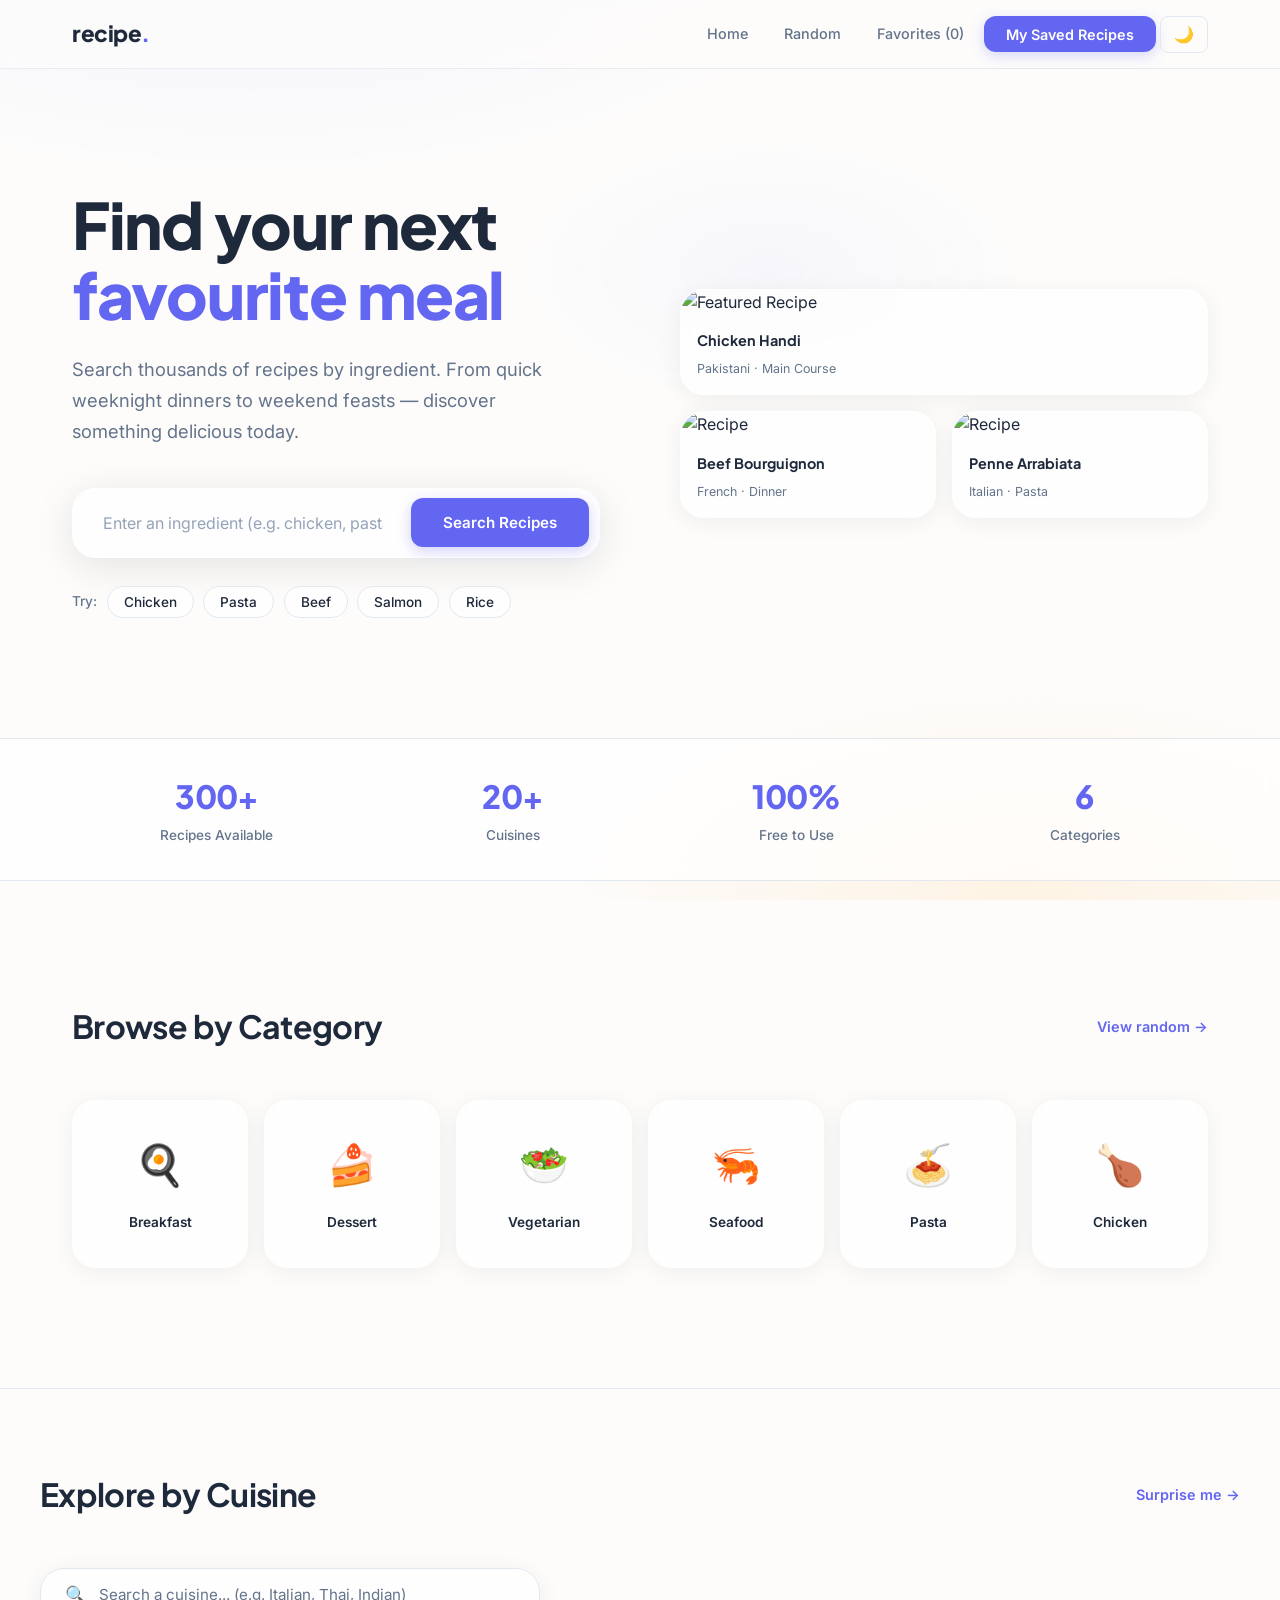
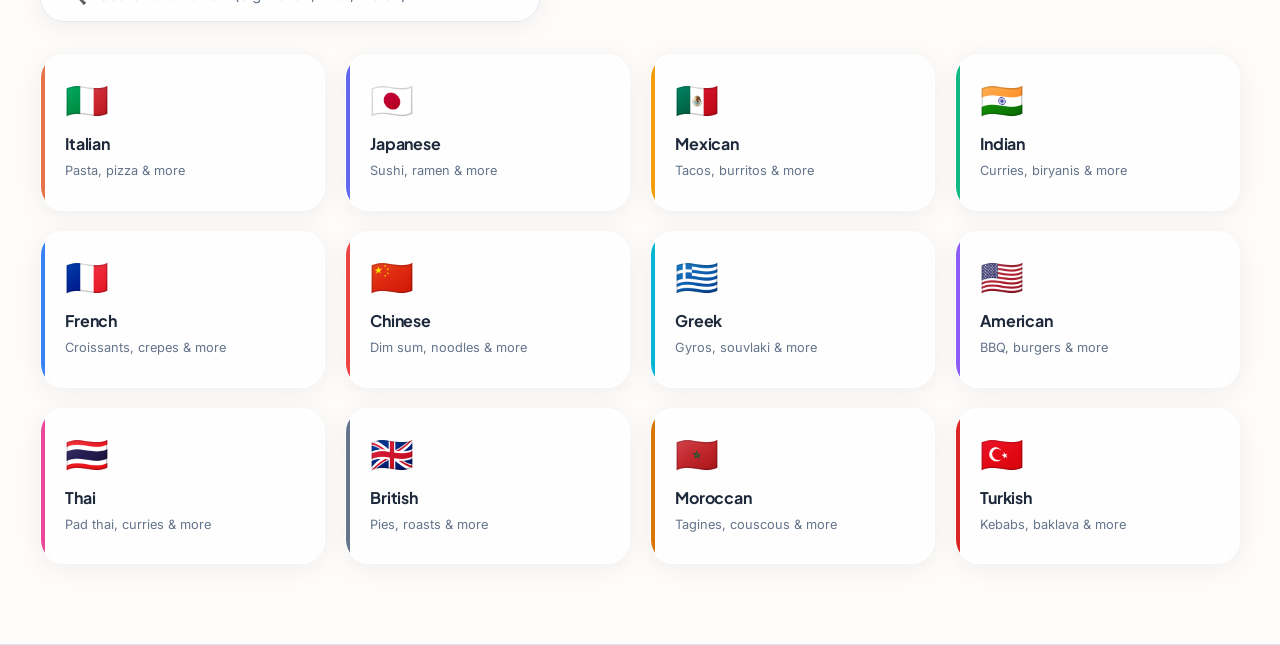
==== commit dc970c68: "Add cuisine search filter and improved recipe fetching" ====
--- a/templates/index.html
+++ b/templates/index.html
@@ -132,7 +132,14 @@
                 <h2>Explore by Cuisine</h2>
                 <a href="/random">Surprise me →</a>
             </div>
-            <div class="cuisine-grid">
+
+            <!-- Cuisine Search -->
+            <div class="cuisine-search-bar">
+                <span class="cuisine-search-icon">🔍</span>
+                <input type="text" id="cuisineSearch" placeholder="Search a cuisine... (e.g. Italian, Thai, Indian)" oninput="filterCuisines(this.value)">
+            </div>
+
+            <div class="cuisine-grid" id="cuisineGrid">
                 <a href="/cuisine/Italian" class="cuisine-card" style="--cuisine-color:#e8734a;">
                     <span class="cuisine-flag">🇮🇹</span>
                     <span class="cuisine-name">Italian</span>
--- a/static/style.css
+++ b/static/style.css
@@ -883,3 +883,44 @@
   .cuisine-grid { grid-template-columns: repeat(2, 1fr) !important; }
   .cuisine-section { padding: 60px 1.5rem; }
 }
+
+/* CUISINE SEARCH BAR */
+.cuisine-search-bar {
+  display: flex;
+  align-items: center;
+  gap: 0.75rem;
+  background: var(--glass-bg);
+  backdrop-filter: blur(10px);
+  -webkit-backdrop-filter: blur(10px);
+  border: 1px solid var(--border);
+  border-radius: var(--radius-lg);
+  padding: 0.75rem 1.5rem;
+  margin-bottom: 2rem;
+  box-shadow: var(--shadow);
+  max-width: 500px;
+  transition: all 0.2s;
+}
+
+.cuisine-search-bar:focus-within {
+  border-color: var(--primary-action);
+  box-shadow: 0 0 0 3px rgba(99,102,241,0.1);
+}
+
+.cuisine-search-icon {
+  font-size: 1.1rem;
+  flex-shrink: 0;
+}
+
+.cuisine-search-bar input {
+  border: none;
+  outline: none;
+  background: transparent;
+  font-family: 'Inter', sans-serif;
+  font-size: 0.95rem;
+  color: var(--text-main);
+  width: 100%;
+}
+
+.cuisine-search-bar input::placeholder {
+  color: var(--text-muted);
+}
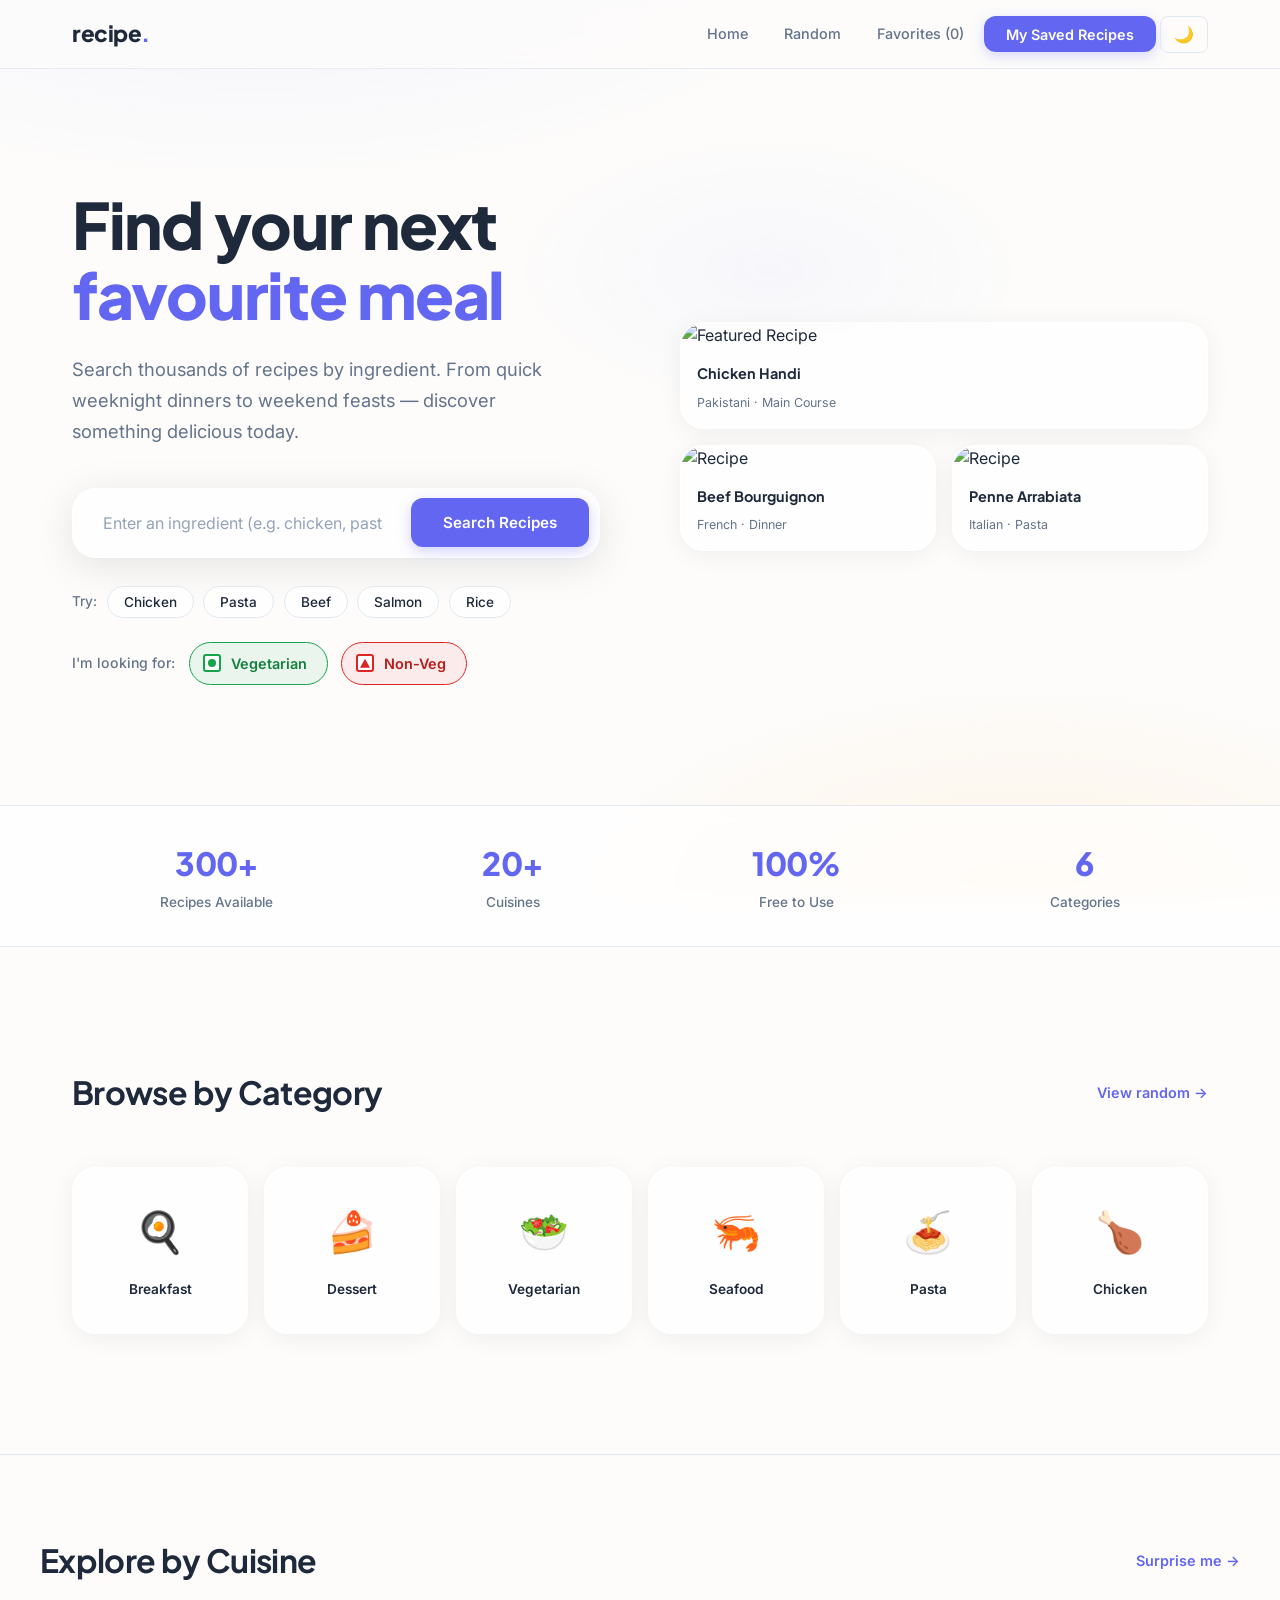
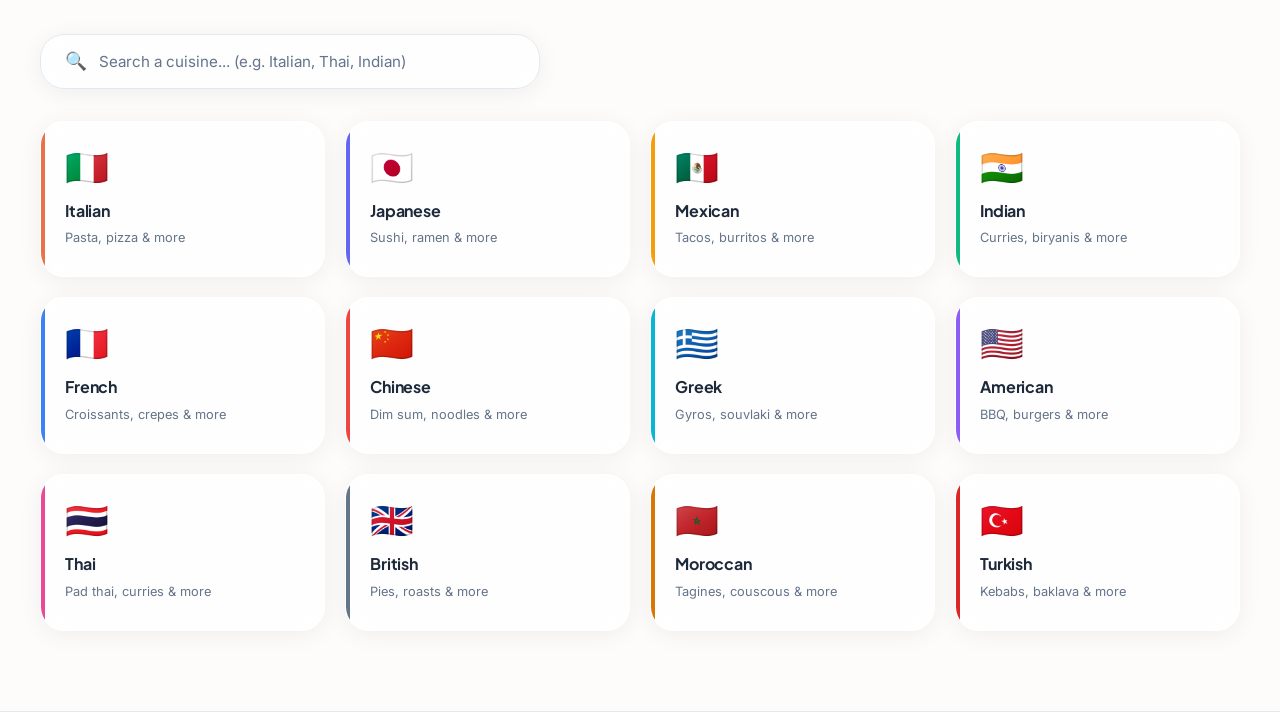
==== commit ce4468f3: "Add veg/non-veg icons, numbered instructions, no-instructions fallback" ====
--- a/templates/index.html
+++ b/templates/index.html
@@ -42,6 +42,18 @@
                 <button class="tag" onclick="searchIngredient('salmon')">Salmon</button>
                 <button class="tag" onclick="searchIngredient('rice')">Rice</button>
             </div>
+
+            <div class="diet-toggle-row">
+                <span class="diet-toggle-label">I'm looking for:</span>
+                <a href="/category/Vegetarian" class="diet-toggle-btn veg-toggle">
+                    <span class="indian-veg-icon"></span>
+                    Vegetarian
+                </a>
+                <a href="/category/Non-Veg" class="diet-toggle-btn nonveg-toggle">
+                    <span class="indian-nonveg-icon"></span>
+                    Non-Veg
+                </a>
+            </div>
         </div>
 
         <div class="hero-right">
--- a/static/style.css
+++ b/static/style.css
@@ -924,3 +924,318 @@
 .cuisine-search-bar input::placeholder {
   color: var(--text-muted);
 }
+
+/* RESULTS TOOLBAR */
+.results-toolbar {
+  background: var(--glass-bg);
+  backdrop-filter: blur(10px);
+  -webkit-backdrop-filter: blur(10px);
+  border-bottom: 1px solid var(--border);
+  padding: 1rem 2rem;
+  position: sticky;
+  top: 68px;
+  z-index: 999;
+}
+
+.results-toolbar-inner {
+  max-width: 1200px;
+  margin: 0 auto;
+  display: flex;
+  align-items: center;
+  gap: 1.5rem;
+  flex-wrap: wrap;
+}
+
+.toolbar-search {
+  display: flex;
+  align-items: center;
+  gap: 0.6rem;
+  background: var(--white);
+  border: 1px solid var(--border);
+  border-radius: var(--radius);
+  padding: 0.4rem 0.4rem 0.4rem 1rem;
+  flex: 1;
+  min-width: 260px;
+  transition: all 0.2s;
+}
+
+.toolbar-search:focus-within {
+  border-color: var(--primary-action);
+  box-shadow: 0 0 0 3px rgba(99,102,241,0.1);
+}
+
+.toolbar-search input {
+  flex: 1;
+  border: none;
+  outline: none;
+  background: transparent;
+  font-family: 'Inter', sans-serif;
+  font-size: 0.95rem;
+  color: var(--text-main);
+}
+
+.toolbar-search input::placeholder { color: var(--text-muted); }
+
+.toolbar-search button {
+  background: var(--primary-action);
+  color: white;
+  border: none;
+  padding: 0.55rem 1.25rem;
+  border-radius: 8px;
+  font-size: 0.9rem;
+  font-weight: 600;
+  cursor: pointer;
+  font-family: 'Inter', sans-serif;
+  transition: all 0.2s;
+  white-space: nowrap;
+}
+
+.toolbar-search button:hover { background: var(--primary-hover); }
+
+/* DIET FILTER BUTTONS */
+.diet-filters {
+  display: flex;
+  gap: 0.5rem;
+  align-items: center;
+}
+
+.diet-btn {
+  padding: 0.55rem 1.2rem;
+  border: 1px solid var(--border);
+  border-radius: 25px;
+  background: var(--white);
+  color: var(--text-muted);
+  font-size: 0.88rem;
+  font-weight: 600;
+  cursor: pointer;
+  font-family: 'Inter', sans-serif;
+  transition: all 0.2s;
+}
+
+.diet-btn:hover { border-color: var(--primary-action); color: var(--primary-action); }
+
+.diet-btn.active {
+  background: var(--primary-action);
+  color: white;
+  border-color: var(--primary-action);
+}
+
+.diet-btn.veg.active { background: #16a34a; border-color: #16a34a; }
+.diet-btn.nonveg.active { background: #dc2626; border-color: #dc2626; }
+
+/* VEG BADGE ON CARD */
+.veg-badge {
+  position: absolute;
+  top: 0.75rem;
+  left: 0.75rem;
+  background: #16a34a;
+  color: white;
+  font-size: 0.72rem;
+  font-weight: 700;
+  padding: 0.25rem 0.6rem;
+  border-radius: 20px;
+  z-index: 5;
+}
+
+@media (max-width: 640px) {
+  .results-toolbar-inner { flex-direction: column; align-items: stretch; }
+  .diet-filters { justify-content: center; }
+}
+
+/* ===== HOMEPAGE DIET TOGGLE (Indian Veg/Non-Veg Icons) ===== */
+.diet-toggle-row {
+  display: flex;
+  align-items: center;
+  gap: 0.85rem;
+  margin-top: 1.5rem;
+  flex-wrap: wrap;
+}
+
+.diet-toggle-label {
+  font-size: 0.88rem;
+  color: var(--text-muted);
+  font-weight: 500;
+}
+
+.diet-toggle-btn {
+  display: inline-flex;
+  align-items: center;
+  gap: 0.6rem;
+  padding: 0.55rem 1.25rem 0.55rem 0.85rem;
+  border-radius: 25px;
+  font-size: 0.9rem;
+  font-weight: 600;
+  text-decoration: none;
+  transition: all 0.2s;
+  font-family: 'Inter', sans-serif;
+  cursor: pointer;
+}
+
+.veg-toggle {
+  background: rgba(22,163,74,0.08);
+  color: #15803d;
+  border: 1.5px solid #16a34a;
+}
+
+.veg-toggle:hover {
+  background: #16a34a;
+  color: white;
+  transform: translateY(-2px);
+  box-shadow: 0 4px 14px rgba(22,163,74,0.25);
+}
+
+.nonveg-toggle {
+  background: rgba(220,38,38,0.08);
+  color: #b91c1c;
+  border: 1.5px solid #dc2626;
+}
+
+.nonveg-toggle:hover {
+  background: #dc2626;
+  color: white;
+  transform: translateY(-2px);
+  box-shadow: 0 4px 14px rgba(220,38,38,0.25);
+}
+
+/* Indian food standard veg icon: green square with green circle inside */
+.indian-veg-icon {
+  display: inline-block;
+  width: 18px;
+  height: 18px;
+  border: 2px solid #16a34a;
+  border-radius: 3px;
+  position: relative;
+  flex-shrink: 0;
+  background: white;
+}
+
+.indian-veg-icon::after {
+  content: '';
+  position: absolute;
+  top: 50%;
+  left: 50%;
+  transform: translate(-50%, -50%);
+  width: 8px;
+  height: 8px;
+  background: #16a34a;
+  border-radius: 50%;
+}
+
+/* Indian food standard non-veg icon: red square with red triangle inside */
+.indian-nonveg-icon {
+  display: inline-block;
+  width: 18px;
+  height: 18px;
+  border: 2px solid #dc2626;
+  border-radius: 3px;
+  position: relative;
+  flex-shrink: 0;
+  background: white;
+  overflow: hidden;
+}
+
+.indian-nonveg-icon::after {
+  content: '';
+  position: absolute;
+  top: 50%;
+  left: 50%;
+  transform: translate(-50%, -46%);
+  width: 0;
+  height: 0;
+  border-left: 5px solid transparent;
+  border-right: 5px solid transparent;
+  border-bottom: 9px solid #dc2626;
+}
+
+/* Dark mode adjustments */
+body.dark-mode .indian-veg-icon,
+body.dark-mode .indian-nonveg-icon {
+  background: transparent;
+}
+
+body.dark-mode .veg-toggle {
+  background: rgba(22,163,74,0.15);
+  color: #4ade80;
+  border-color: #4ade80;
+}
+
+body.dark-mode .nonveg-toggle {
+  background: rgba(220,38,38,0.15);
+  color: #f87171;
+  border-color: #f87171;
+}
+
+body.dark-mode .indian-veg-icon {
+  border-color: #4ade80;
+}
+body.dark-mode .indian-veg-icon::after {
+  background: #4ade80;
+}
+body.dark-mode .indian-nonveg-icon {
+  border-color: #f87171;
+}
+body.dark-mode .indian-nonveg-icon::after {
+  border-bottom-color: #f87171;
+}
+
+/* ===== INSTRUCTIONS NUMBERED LIST ===== */
+.instructions-list {
+  list-style: none;
+  counter-reset: step-counter;
+  display: flex;
+  flex-direction: column;
+  gap: 1rem;
+}
+
+.instructions-list li {
+  counter-increment: step-counter;
+  display: flex;
+  gap: 1.25rem;
+  align-items: flex-start;
+  line-height: 1.7;
+  color: var(--text-muted);
+  font-size: 0.97rem;
+  padding: 1rem 1.25rem;
+  background: rgba(99,102,241,0.03);
+  border-radius: 10px;
+  border: 1px solid rgba(99,102,241,0.08);
+  transition: background 0.2s;
+}
+
+.instructions-list li:hover {
+  background: rgba(99,102,241,0.07);
+}
+
+.instructions-list li::before {
+  content: counter(step-counter);
+  min-width: 32px;
+  height: 32px;
+  background: var(--primary-action);
+  color: white;
+  border-radius: 50%;
+  display: flex;
+  align-items: center;
+  justify-content: center;
+  font-size: 0.82rem;
+  font-weight: 700;
+  font-family: 'Plus Jakarta Sans', sans-serif;
+  flex-shrink: 0;
+  margin-top: 0.1rem;
+}
+
+/* No instructions fallback */
+.no-instructions {
+  text-align: center;
+  padding: 2rem;
+  color: var(--text-muted);
+}
+
+.no-instructions span {
+  font-size: 2.5rem;
+  display: block;
+  margin-bottom: 0.75rem;
+}
+
+.no-instructions p {
+  font-size: 0.95rem;
+}
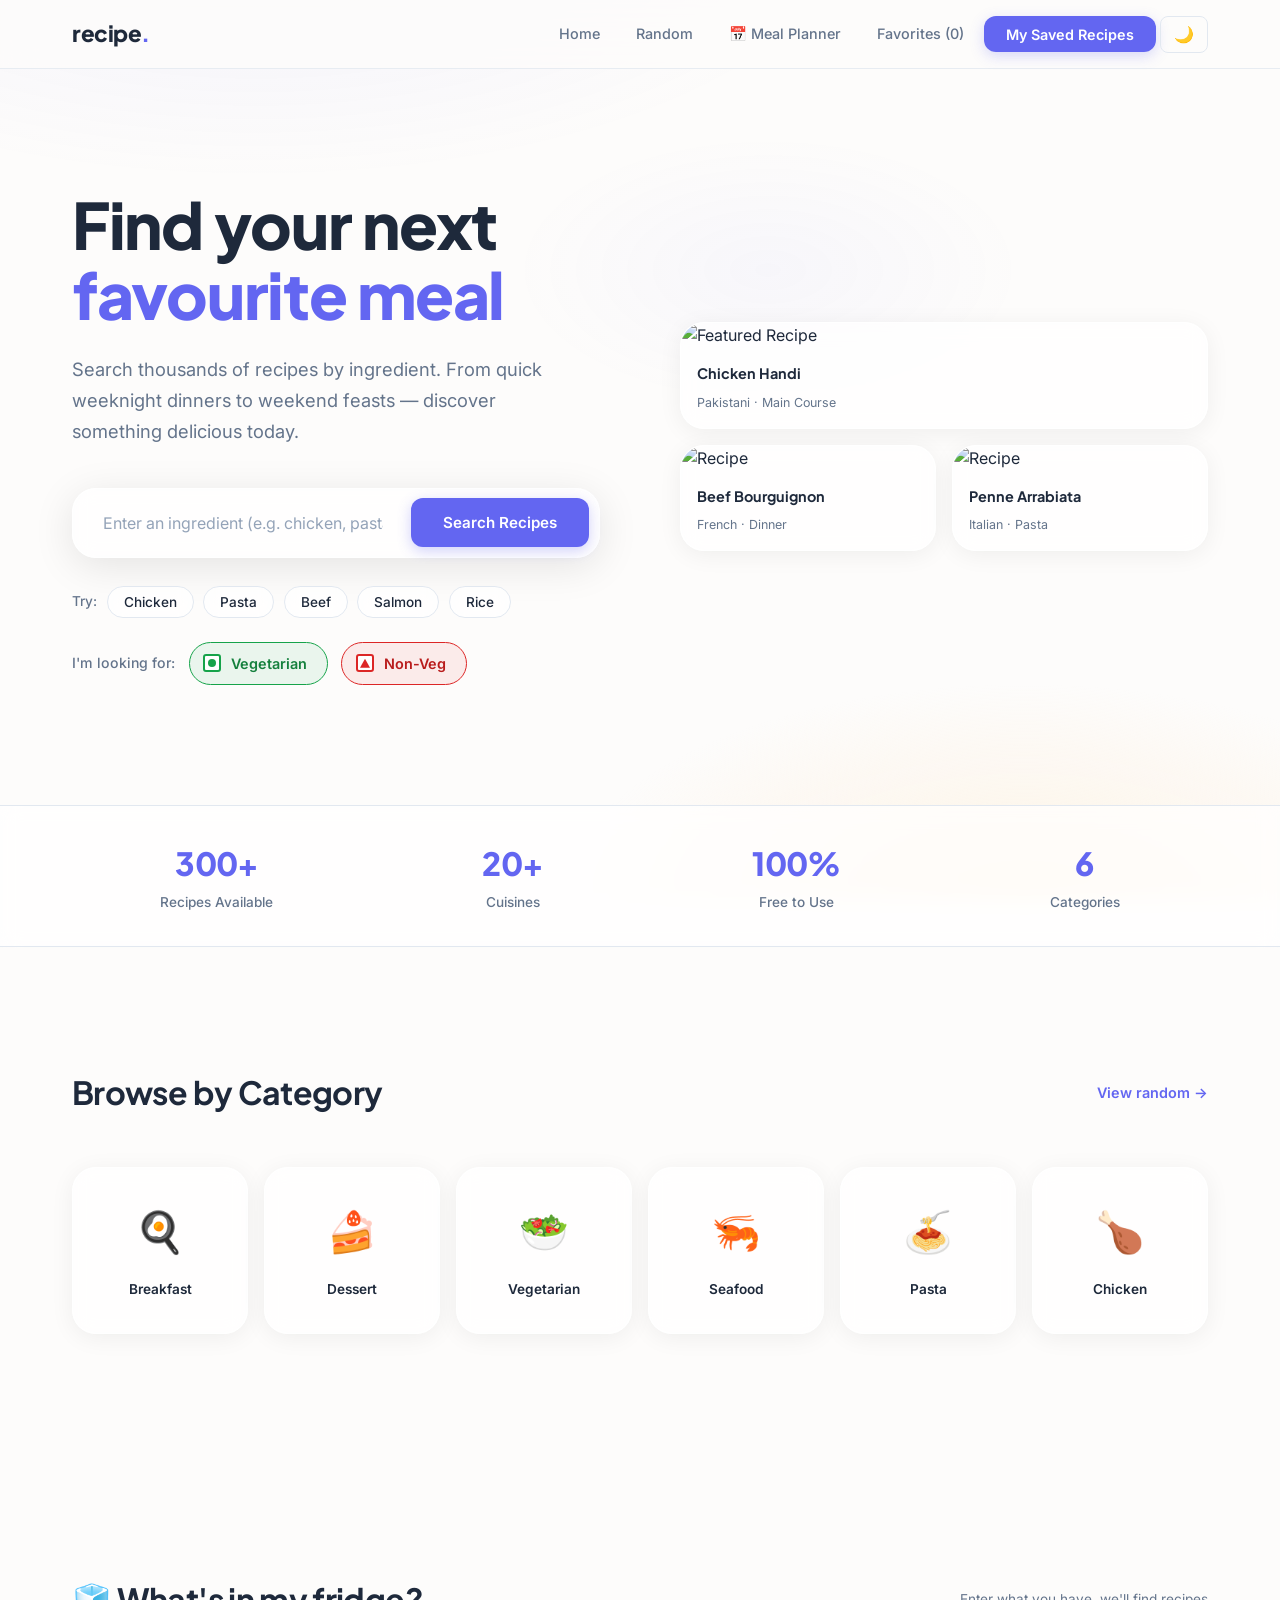
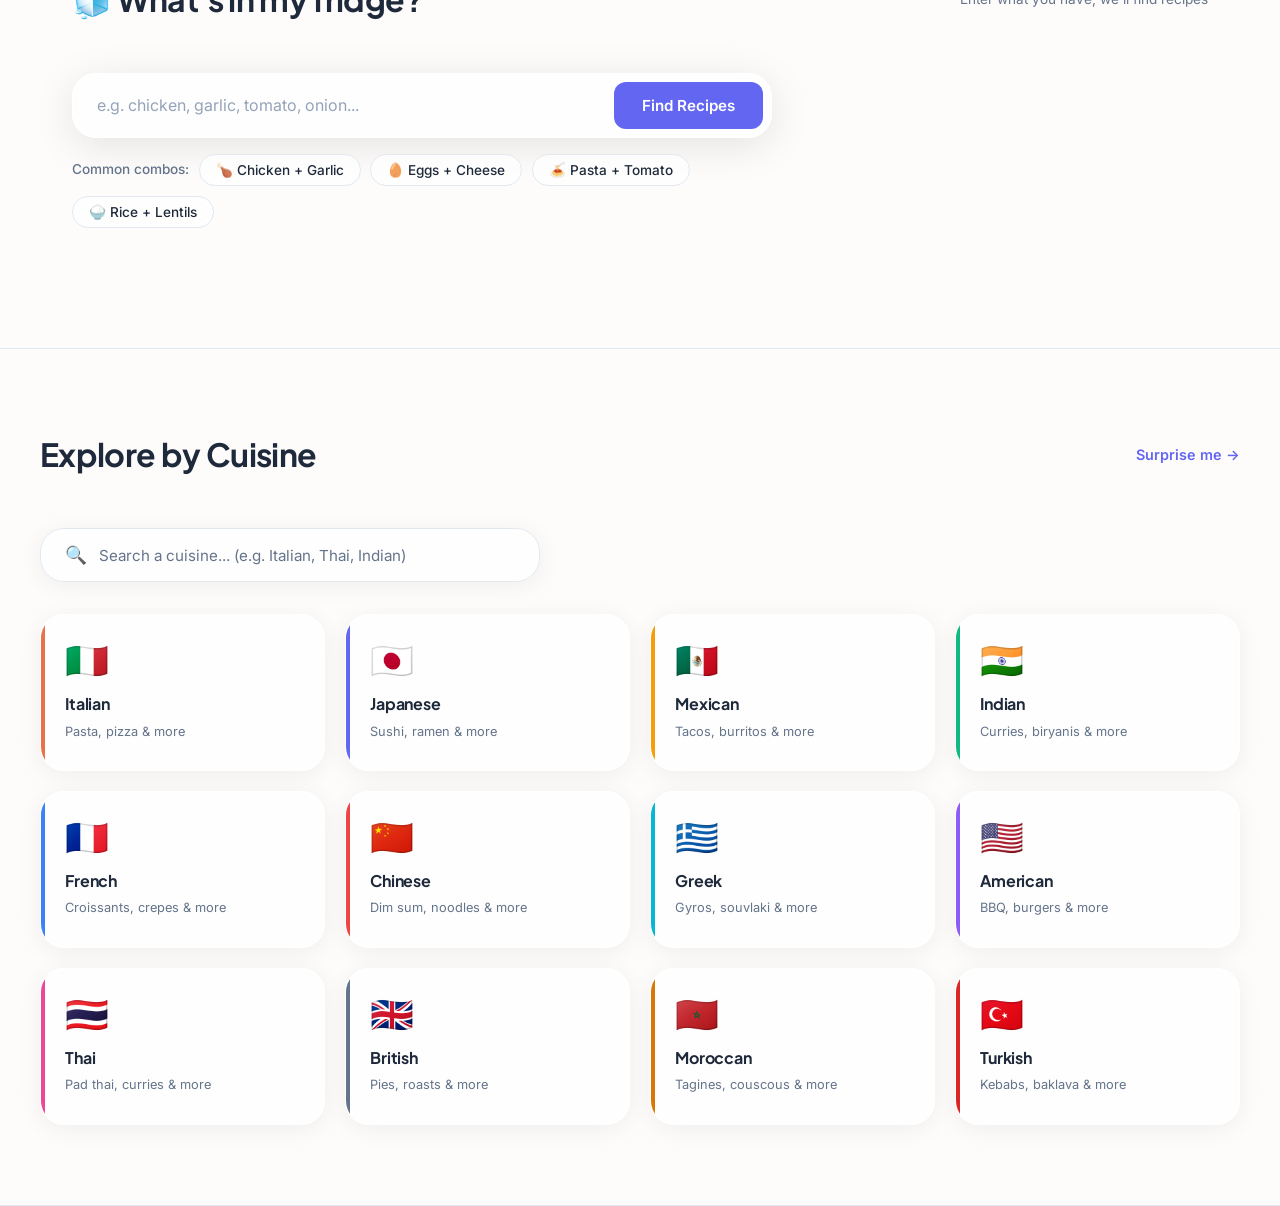
==== commit 1ef4f0a8: "Add nutrition, similar recipes, rating/notes, meal planner, fridge search, page transitions" ====
--- a/templates/index.html
+++ b/templates/index.html
@@ -15,6 +15,7 @@
             <ul class="nav-links">
                 <li><a href="/">Home</a></li>
                 <li><a href="/random">Random</a></li>
+                <li><a href="/planner">📅 Meal Planner</a></li>
                 <li><a href="#" onclick="showFavorites(); return false;">Favorites (<span id="favCount">0</span>)</a></li>
                 <li><a href="#" onclick="showFavorites(); return false;" class="nav-cta">My Saved Recipes</a></li>
                 <li><button class="theme-toggle" onclick="toggleTheme()"><span class="theme-icon">🌙</span></button></li>
@@ -137,6 +138,29 @@
         </div>
     </div>
 
+    <!-- What's in my fridge -->
+    <div class="section fridge-section">
+        <div class="section-header">
+            <h2>🧊 What's in my fridge?</h2>
+            <span style="font-size:0.85rem;color:var(--text-muted);">Enter what you have, we'll find recipes</span>
+        </div>
+        <form action="/fridge" method="post" class="fridge-form" id="fridgeForm">
+            <div class="fridge-input-wrap">
+                <input type="text" name="ingredients" id="fridgeInput"
+                    placeholder="e.g. chicken, garlic, tomato, onion..."
+                    required>
+                <button type="submit">Find Recipes</button>
+            </div>
+            <div class="fridge-tags">
+                <span>Common combos:</span>
+                <button type="button" class="tag" onclick="setFridge('chicken, garlic, onion')">🍗 Chicken + Garlic</button>
+                <button type="button" class="tag" onclick="setFridge('eggs, cheese, butter')">🥚 Eggs + Cheese</button>
+                <button type="button" class="tag" onclick="setFridge('pasta, tomato, basil')">🍝 Pasta + Tomato</button>
+                <button type="button" class="tag" onclick="setFridge('rice, lentils, spices')">🍚 Rice + Lentils</button>
+            </div>
+        </form>
+    </div>
+
     <!-- Cuisines -->
     <div class="cuisine-section">
         <div class="cuisine-container">
--- a/static/style.css
+++ b/static/style.css
@@ -1239,3 +1239,277 @@
 .no-instructions p {
   font-size: 0.95rem;
 }
+
+/* ── Page transition ─────────────────────────────────────────────────────── */
+body { opacity: 0; transition: opacity 0.22s ease; }
+body.page-loaded { opacity: 1; }
+
+/* ── Nutrition grid ──────────────────────────────────────────────────────── */
+.nutrition-grid {
+  display: grid;
+  grid-template-columns: repeat(5, 1fr);
+  gap: 1rem;
+  margin-top: 0.5rem;
+}
+.nutrition-item {
+  text-align: center;
+  background: rgba(99,102,241,0.05);
+  border-radius: var(--radius);
+  padding: 1rem 0.5rem;
+  border: 1px solid rgba(99,102,241,0.1);
+}
+.nutrition-value {
+  display: block;
+  font-family: 'Plus Jakarta Sans', sans-serif;
+  font-size: 1.4rem;
+  font-weight: 800;
+  color: var(--primary-action);
+  letter-spacing: -0.02em;
+}
+.nutrition-label {
+  font-size: 0.78rem;
+  color: var(--text-muted);
+  font-weight: 500;
+  margin-top: 0.25rem;
+  display: block;
+}
+@media (max-width: 600px) {
+  .nutrition-grid { grid-template-columns: repeat(3, 1fr); }
+}
+
+/* ── Star rating ─────────────────────────────────────────────────────────── */
+.rating-row {
+  display: flex;
+  align-items: center;
+  gap: 1rem;
+  margin-bottom: 1.25rem;
+}
+.star-rating { display: flex; gap: 0.25rem; }
+.star {
+  font-size: 1.8rem;
+  cursor: pointer;
+  color: #d1d5db;
+  transition: color 0.15s, transform 0.15s;
+  line-height: 1;
+}
+.star:hover, .star.active { color: #f59e0b; transform: scale(1.15); }
+.rating-label { font-size: 0.9rem; color: var(--text-muted); font-weight: 500; }
+
+.recipe-note-input {
+  width: 100%;
+  min-height: 90px;
+  border: 1px solid var(--border);
+  border-radius: var(--radius);
+  padding: 0.9rem 1rem;
+  font-family: 'Inter', sans-serif;
+  font-size: 0.95rem;
+  color: var(--text-main);
+  background: var(--glass-bg);
+  resize: vertical;
+  outline: none;
+  transition: border-color 0.2s;
+}
+.recipe-note-input:focus { border-color: var(--primary-action); box-shadow: 0 0 0 3px rgba(99,102,241,0.1); }
+
+/* ── Similar recipes ─────────────────────────────────────────────────────── */
+.similar-section {
+  margin: 2rem 0;
+}
+.similar-section h2 {
+  font-family: 'Plus Jakarta Sans', sans-serif;
+  font-size: 1.4rem;
+  font-weight: 700;
+  color: var(--text-main);
+  margin-bottom: 1.25rem;
+  letter-spacing: -0.01em;
+}
+.similar-grid {
+  display: grid;
+  grid-template-columns: repeat(4, 1fr);
+  gap: 1rem;
+}
+.similar-card {
+  border-radius: var(--radius-lg);
+  overflow: hidden;
+  text-decoration: none;
+  background: var(--glass-bg);
+  border: 1px solid rgba(255,255,255,0.9);
+  box-shadow: var(--shadow);
+  transition: all 0.25s;
+}
+.similar-card:hover { transform: translateY(-5px); box-shadow: var(--shadow-lg); }
+.similar-card img { width: 100%; height: 120px; object-fit: cover; }
+.similar-card-info {
+  padding: 0.75rem;
+  font-size: 0.82rem;
+  font-weight: 600;
+  color: var(--text-main);
+  font-family: 'Plus Jakarta Sans', sans-serif;
+  line-height: 1.3;
+}
+@media (max-width: 600px) {
+  .similar-grid { grid-template-columns: repeat(2, 1fr); }
+}
+
+/* ── Fridge section ──────────────────────────────────────────────────────── */
+.fridge-section { background: var(--bg-main); }
+.fridge-form { max-width: 700px; }
+.fridge-input-wrap {
+  display: flex;
+  gap: 0.5rem;
+  background: var(--glass-bg);
+  backdrop-filter: blur(10px);
+  border: 1px solid rgba(255,255,255,0.9);
+  border-radius: var(--radius-lg);
+  padding: 0.5rem;
+  box-shadow: var(--shadow-lg);
+  margin-bottom: 1rem;
+}
+.fridge-input-wrap input {
+  flex: 1;
+  border: none;
+  outline: none;
+  background: transparent;
+  font-family: 'Inter', sans-serif;
+  font-size: 1rem;
+  color: var(--text-main);
+  padding: 0.75rem 1rem;
+}
+.fridge-input-wrap input::placeholder { color: #94a3b8; }
+.fridge-input-wrap button {
+  background: var(--primary-action);
+  color: white;
+  border: none;
+  padding: 0.85rem 1.75rem;
+  border-radius: var(--radius);
+  font-weight: 600;
+  font-size: 0.95rem;
+  cursor: pointer;
+  font-family: 'Inter', sans-serif;
+  transition: all 0.2s;
+  white-space: nowrap;
+}
+.fridge-input-wrap button:hover { background: var(--primary-hover); transform: translateY(-1px); }
+.fridge-tags {
+  display: flex;
+  gap: 0.6rem;
+  flex-wrap: wrap;
+  align-items: center;
+}
+.fridge-tags span { font-size: 0.85rem; color: var(--text-muted); font-weight: 500; }
+
+/* ── Meal Planner ────────────────────────────────────────────────────────── */
+.planner-actions {
+  display: flex;
+  gap: 1rem;
+  margin-bottom: 2rem;
+}
+.planner-grid {
+  overflow-x: auto;
+  margin-bottom: 3rem;
+}
+.planner-header-row,
+.planner-row {
+  display: grid;
+  grid-template-columns: 120px repeat(3, 1fr);
+  gap: 0.5rem;
+  margin-bottom: 0.5rem;
+}
+.planner-cell {
+  border-radius: var(--radius);
+  padding: 0.75rem;
+  min-height: 90px;
+  display: flex;
+  flex-direction: column;
+  align-items: center;
+  justify-content: center;
+  text-align: center;
+  font-size: 0.85rem;
+}
+.planner-corner { background: transparent; }
+.planner-meal-header {
+  background: var(--primary-action);
+  color: white;
+  font-weight: 700;
+  font-family: 'Plus Jakarta Sans', sans-serif;
+  min-height: auto;
+  padding: 0.6rem;
+  border-radius: var(--radius);
+}
+.planner-day-label {
+  background: var(--glass-bg);
+  border: 1px solid var(--border);
+  font-weight: 700;
+  font-family: 'Plus Jakarta Sans', sans-serif;
+  font-size: 0.82rem;
+  color: var(--text-main);
+  min-height: auto;
+}
+.planner-slot {
+  background: var(--glass-bg);
+  border: 2px dashed var(--border);
+  cursor: pointer;
+  transition: all 0.2s;
+  position: relative;
+}
+.planner-slot:hover { border-color: var(--primary-action); background: rgba(99,102,241,0.05); }
+.planner-slot.filled {
+  border-style: solid;
+  border-color: rgba(99,102,241,0.2);
+  background: var(--glass-bg);
+}
+.planner-slot img { width: 100%; height: 55px; object-fit: cover; border-radius: 6px; margin-bottom: 0.4rem; }
+.planner-recipe-name { font-size: 0.75rem; font-weight: 600; color: var(--text-main); line-height: 1.3; }
+.planner-empty { color: var(--text-muted); font-size: 0.82rem; }
+.planner-remove {
+  position: absolute;
+  top: 4px; right: 4px;
+  background: #ef4444;
+  color: white;
+  border: none;
+  border-radius: 50%;
+  width: 20px; height: 20px;
+  font-size: 0.8rem;
+  cursor: pointer;
+  display: flex; align-items: center; justify-content: center;
+  line-height: 1;
+}
+.planner-favorites { margin-top: 1rem; }
+.planner-favorites h3 {
+  font-family: 'Plus Jakarta Sans', sans-serif;
+  font-size: 1.2rem;
+  font-weight: 700;
+  color: var(--text-main);
+  margin-bottom: 0.4rem;
+}
+.planner-hint { font-size: 0.85rem; color: var(--text-muted); margin-bottom: 1rem; }
+.planner-fav-list {
+  display: flex;
+  gap: 1rem;
+  flex-wrap: wrap;
+}
+.planner-fav-card {
+  display: flex;
+  flex-direction: column;
+  align-items: center;
+  gap: 0.4rem;
+  width: 110px;
+  cursor: pointer;
+  padding: 0.6rem;
+  border-radius: var(--radius);
+  border: 2px solid var(--border);
+  background: var(--glass-bg);
+  transition: all 0.2s;
+  text-align: center;
+}
+.planner-fav-card:hover, .planner-fav-card.selected {
+  border-color: var(--primary-action);
+  background: rgba(99,102,241,0.07);
+}
+.planner-fav-card img { width: 80px; height: 60px; object-fit: cover; border-radius: 6px; }
+.planner-fav-card span { font-size: 0.72rem; font-weight: 600; color: var(--text-main); line-height: 1.3; }
+
+@media (max-width: 640px) {
+  .planner-header-row,
+  .planner-row { grid-template-columns: 80px repeat(3, 1fr); }
+}
